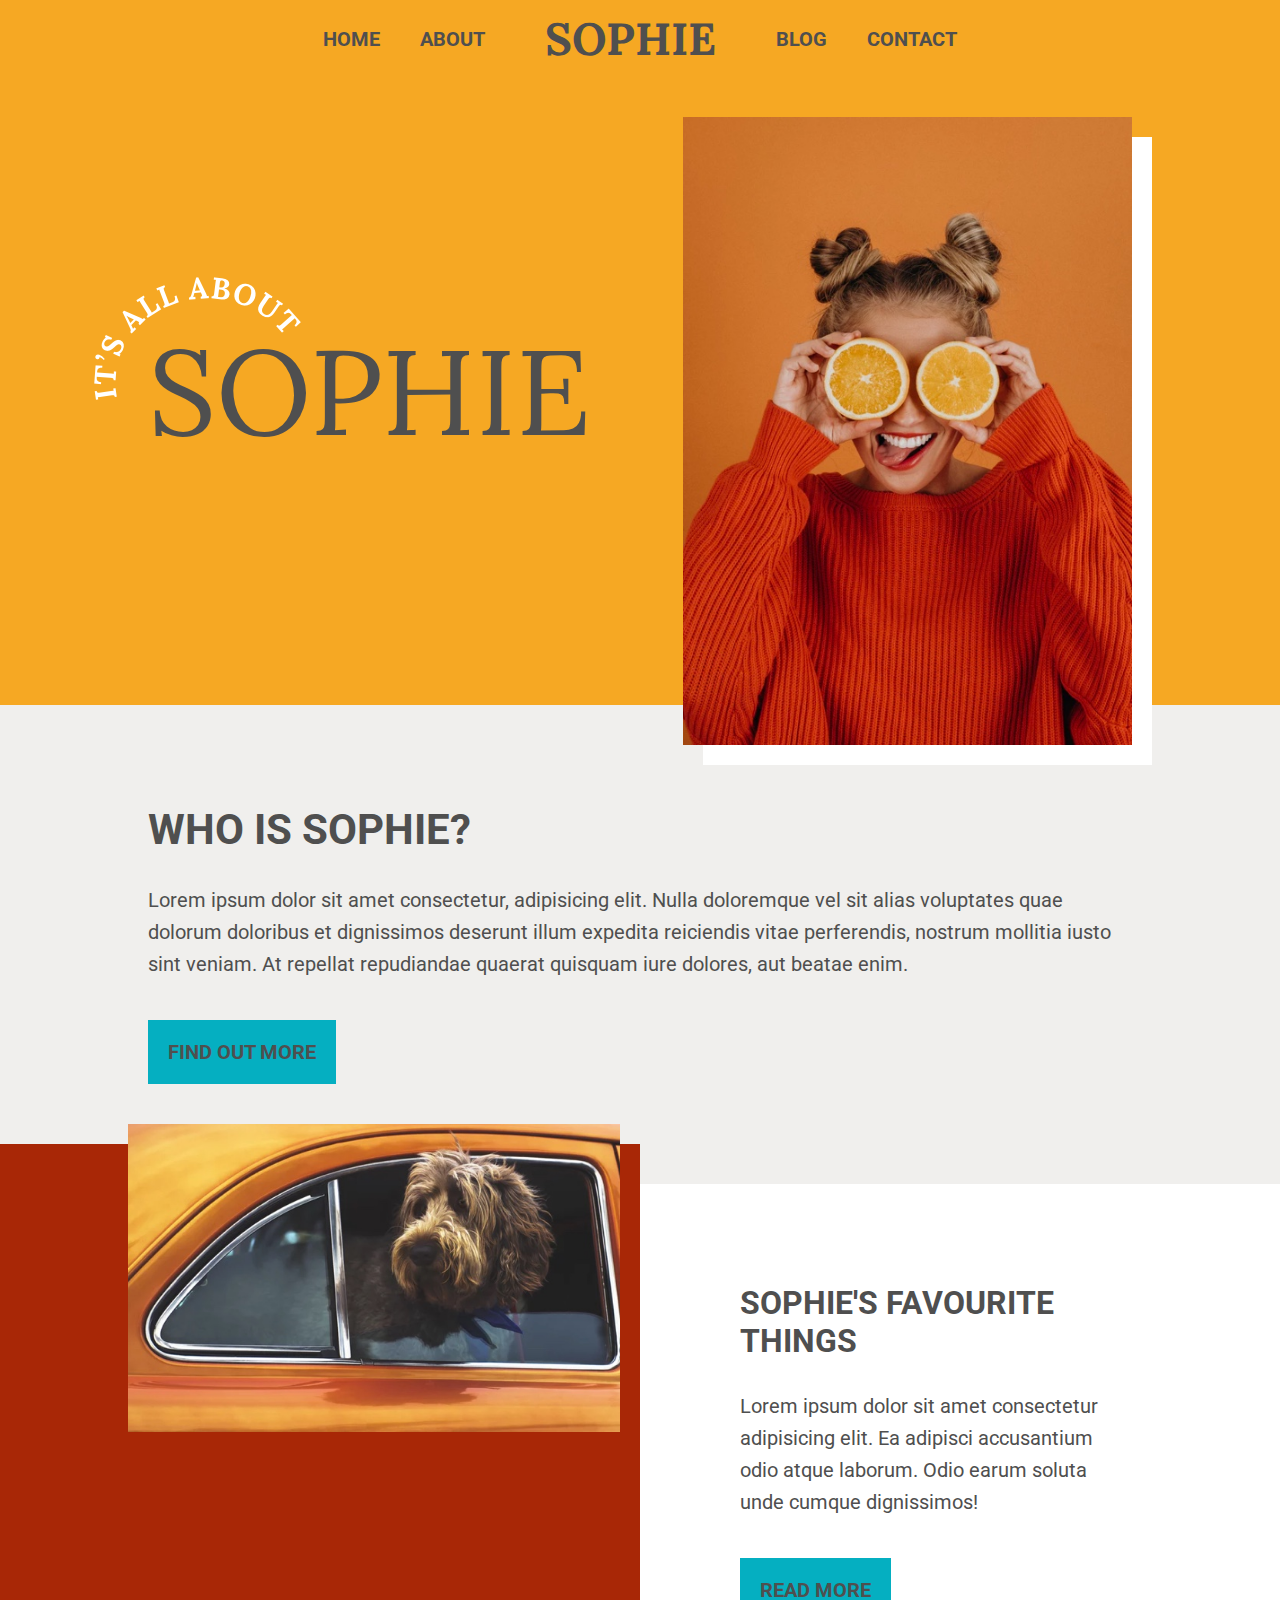
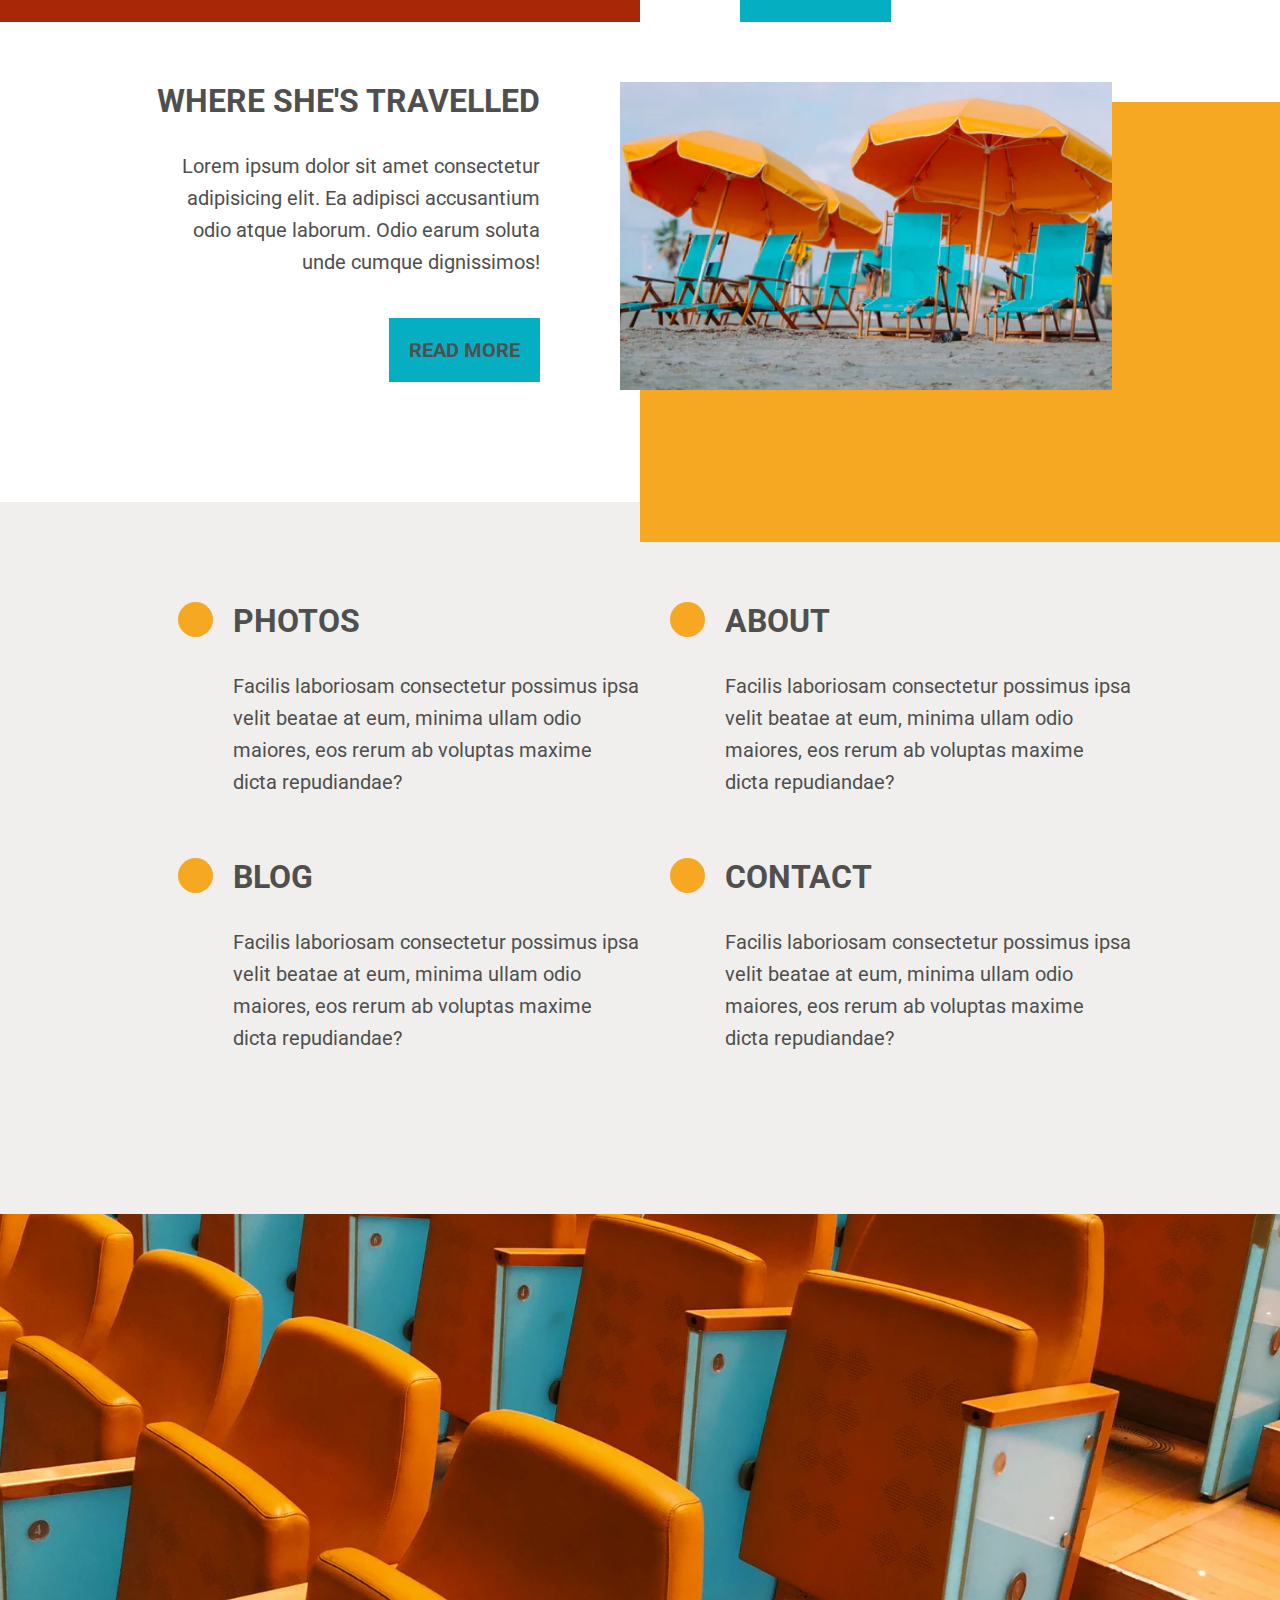
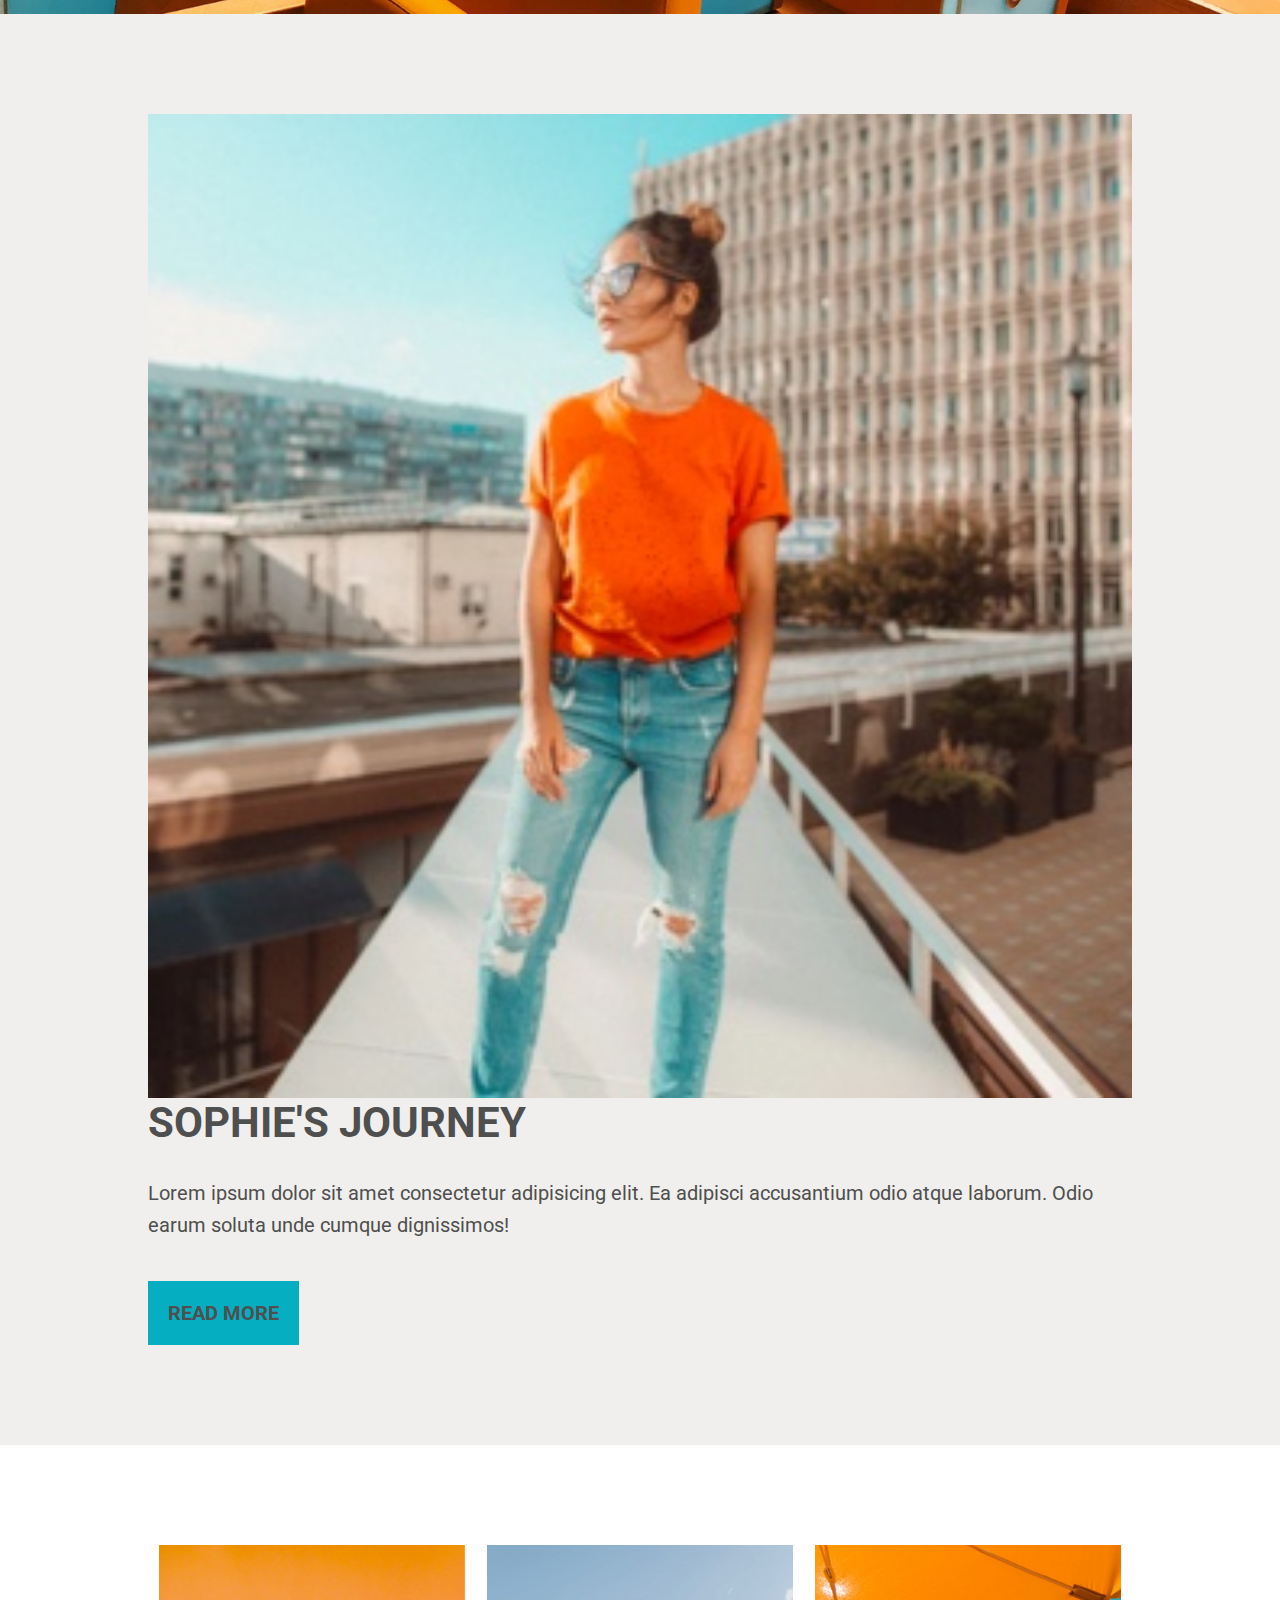
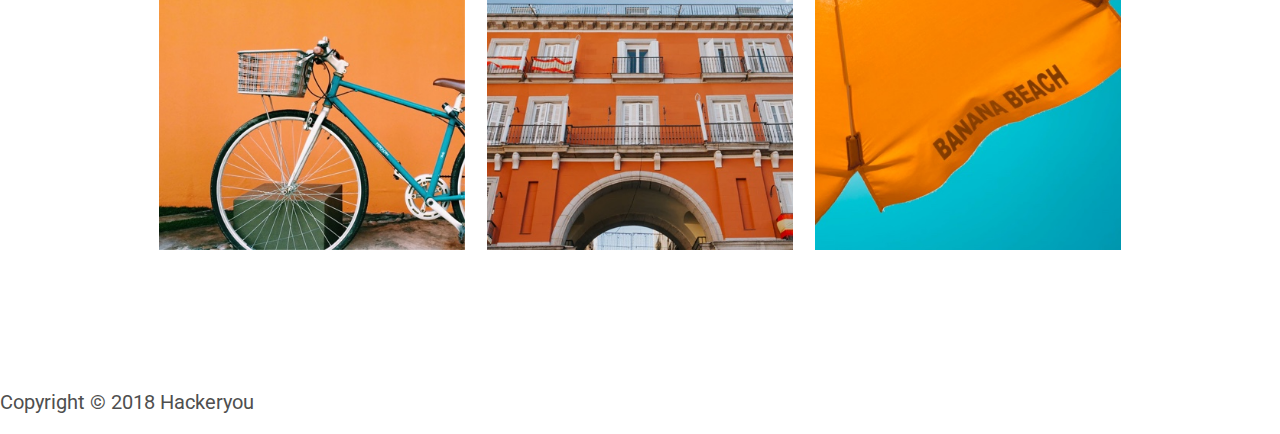
==== index.html @ 63a45b73 "header dont for today" ====
<!DOCTYPE html>
<html lang="en">
<head>
    <meta charset="UTF-8">
    <meta name="viewport" content="width=device-width, initial-scale=1.0">
    <meta http-equiv="X-UA-Compatible" content="ie=edge">
    <title>It's All About Sophie</title>
    <link href="https://fonts.googleapis.com/css?family=Lora:700|Roboto:400,700" rel="stylesheet">
    <link rel="stylesheet" href="https://use.fontawesome.com/releases/v5.5.0/css/all.css" integrity="sha384-B4dIYHKNBt8Bc12p+WXckhzcICo0wtJAoU8YZTY5qE0Id1GSseTk6S+L3BlXeVIU"
        crossorigin="anonymous">
    <link rel="stylesheet" href="styles/style.css">
</head>
<body>
    <!-- Header and Top Nav -->

    <header>
        <nav class="header-nav">
            <ul class="header-nav__list">
                <li class="header-nav__item "><a class="header-nav__item-link" href="#">Home</a></li>
                <li class="header-nav__item "><a class="header-nav__item-link" href="#">About</a></li>
                <li class="header-nav__item header-nav__item--logo"><a class="header-nav__item-link" href="#"><h2 class="logo">Sophie</h2></a></li>
                <li class="header-nav__item "><a class="header-nav__item-link" href="#">Blog</a></li>
                <li class="header-nav__item "><a class="header-nav__item-link" href="#">Contact</a></li>
            </ul>
        </nav>
        <section class="hero--index">
            <div class="wrapper hero--index-flex-wrapper">
                <div class="hero__element--primary">
                    <!-- add before element -->
                    <h1 class="title title--index">Sophie</h1>
                </div>
                <div class="hero__element--image">
                    <img src="assets/home-image-1.jpg" alt="A picture of Sophie in a red sweater holding two oranges in front of her face!!">
                </div>
            </div>
        </section>
    </header>
    <main>
        <section>
            <div class="section-blurb section-blurb--grey">
                <div class="wrapper">
                    <div class="section-blurb__contents">
                        <h2 class="section-blurb__heading section-blurb__heading--large">Who is Sophie?</h2>
                        <p class="paragraph">Lorem ipsum dolor sit amet consectetur, adipisicing elit. Nulla doloremque vel sit alias voluptates quae dolorum doloribus et dignissimos deserunt illum expedita reiciendis vitae perferendis, nostrum mollitia iusto sint veniam. At repellat repudiandae quaerat quisquam iure dolores, aut beatae enim.</p>
                        <a href="#" class="btn">Find out more</a>
                    </div>
                </div>
            </div>
            <div class="blog-preview">
                <!-- <div class="wrapper"> -->
                <div class="blog-preview--first">                    
                <!-- use a linear gradient here background: linear-gradient(to right, red 50%, rgba(0, 0, 0, 0) 50%); -->
                    <div class="wrapper">
                        <div class="blog-preview__graphic">
                            <figure>
                                <img src="assets/home-image-2.jpg" alt="An adorable dog with it's head poking out of an orange car">
                            </figure>
                        </div>
                        <div class="blog-preview__contents">
                            <div class="section-blurb">
                                <div class="section-blurb__contents">
                                    <h3 class="section-blurb__heading section-blurb__heading--small">Sophie's favourite things</h3>
                                    <p class="paragraph">Lorem ipsum dolor sit amet consectetur adipisicing elit. Ea adipisci accusantium odio atque laborum. Odio earum
                                        soluta unde cumque dignissimos!</p>
                                    <a href="#" class="btn">Read More</a>
                                </div>
                            </div>
                        </div>                                                             
                    </div>
                </div>
                <div class="blog-preview--second">
                    <div class="wrapper">
                        <div class="blog-preview__graphic">
                            <figure>
                                <img src="assets/home-image-3.jpg" alt="An adorable dog with it's head poking out of an orange car">
                            </figure>
                        </div>
                        <div class="blog-preview__contents">
                            <div class="section-blurb">
                                <div class="section-blurb__contents">
                                    <h3 class="section-blurb__heading section-blurb__heading--small">Where she's travelled</h3>
                                    <p class="paragraph">Lorem ipsum dolor sit amet consectetur adipisicing elit. Ea adipisci
                                        accusantium odio atque laborum. Odio earum
                                        soluta unde cumque dignissimos!</p>
                                    <a href="#" class="btn">Read More</a>
                                </div>
                            </div>
                        </div>
                    </div>
                </div>
                <!-- </div> -->
            </div>
        </section>
        <section class="site-map-nav">
            <div class="wrapper">
                <nav>
                    <ul class="site-map-nav__list">
                        <li class="site-map-nav__item">
                            <a href="">
                                <div class="site-map-nav__icon-and-blurb">
                                    <div class="site-map-nav__icon">
                                        <div class="icon"><i class="fas fa-image"></i></div>
                                    </div>
                                    <div class="section-blurb">
                                        <h3 class="section-blurb__heading section-blurb__heading--small">Photos</h3>
                                        <p class="paragraph">Facilis laboriosam consectetur possimus ipsa velit beatae at eum, minima ullam odio
                                            maiores, eos rerum ab voluptas maxime dicta repudiandae?</p>
                                    </div>
                                </div>
                            </a>
                        </li>
                        <li class="site-map-nav__item">
                            <a href="">
                               <div class="site-map-nav__icon-and-blurb">
                                    <div class="site-map-nav__icon">
                                        <div class="icon"><i class="fas fa-user"></i></div>
                                    </div>
                                    <div class="section-blurb">
                                        <h3 class="section-blurb__heading section-blurb__heading--small">About</h3>
                                        <p class="paragraph">Facilis laboriosam consectetur possimus ipsa velit beatae at eum, minima ullam odio maiores, eos rerum ab voluptas maxime dicta repudiandae?</p>
                                    </div>
                                </div>
                            </a>
                        </li>
                        <li class="site-map-nav__item">
                            <a href="">
                                <div class="site-map-nav__icon-and-blurb">
                                    <div class="site-map-nav__icon">
                                        <div class="icon"><i class="fas fa-desktop"></i></div>                                                                                
                                    </div>
                                    <div class="section-blurb">
                                        <h3 class="section-blurb__heading section-blurb__heading--small">Blog</h3>
                                        <p class="paragraph">Facilis laboriosam consectetur possimus ipsa velit beatae at eum, minima ullam odio maiores, eos rerum ab voluptas maxime dicta repudiandae?</p>
                                    </div>
                                </div>
                            </a>
                        </li>
                        <li class="site-map-nav__item">
                            <a href="">
                                <div class="site-map-nav__icon-and-blurb">
                                    <div class="site-map-nav__icon">
                                        <div class="icon"><i class="fas fa-phone"></i></div>
                                    </div>
                                    <div class="section-blurb">
                                        <h3 class="section-blurb__heading section-blurb__heading--small">Contact</h3>
                                        <p class="paragraph">Facilis laboriosam consectetur possimus ipsa velit beatae at eum, minima ullam odio
                                            maiores, eos rerum ab voluptas maxime dicta repudiandae?</p>
                                    </div>
                                </div>
                            </a>
                        </li>
                    </ul>
                </nav>
            </div>
        </section>
        <div class="page-break">
            <img src="assets/home-image-4.jpg" alt="Page break image, orange and green bleachers!">
        </div>
        </div>
        <section class="section-blurb section-blurb--grey">
            <div class="wrapper">
                <div>
                    <img src="assets/home-image-5.jpg" alt="">
                </div>
                <div>
                    <h2 class="section-blurb__heading section-blurb__heading--large">Sophie's Journey</h2>
                    <p class="paragraph">Lorem ipsum dolor sit amet consectetur adipisicing elit. Ea adipisci accusantium odio atque laborum. Odio earum
                        soluta unde cumque dignissimos!</p>
                    <a href="#" class="btn">Read More</a>
                </div>
            </div>
        </section>
        <section class="gallery">
            <div class="wrapper">
                <ul class="gallery__list">
                    <li class="gallery__item">
                        <figure><img src="assets/home-image-6.jpg" alt=""></figure>
                    </li>
                    <li class="gallery__item">
                        <figure><img src="assets/home-image-7.jpg" alt=""></figure>
                    </li>
                    <li class="gallery__item">
                        <figure><img src="assets/home-image-8.jpg" alt=""></figure>
                    </li>
                </ul>
            </div>
        </section>  
    </main>
    <footer class="legal">
        <p>Copyright &copy; 2018 Hackeryou</p>
    </footer>  
</body>
</html>
---- styles/style.css ----
article, aside, details, figcaption, figure, footer, header, hgroup, nav, section, summary {
  display: block; }

audio, canvas, video {
  display: inline-block; }

audio:not([controls]) {
  display: none;
  height: 0; }

[hidden] {
  display: none; }

html {
  font-family: sans-serif;
  -webkit-text-size-adjust: 100%;
  -ms-text-size-adjust: 100%; }

a:focus {
  outline: thin dotted; }

a:active, a:hover {
  outline: 0; }

h1 {
  font-size: 2em; }

abbr[title] {
  border-bottom: 1px dotted; }

b, strong {
  font-weight: 700; }

dfn {
  font-style: italic; }

mark {
  background: #ff0;
  color: #000; }

code, kbd, pre, samp {
  font-family: monospace, serif;
  font-size: 1em; }

pre {
  white-space: pre-wrap;
  word-wrap: break-word; }

q {
  quotes: \201C \201D \2018 \2019; }

small {
  font-size: 80%; }

sub, sup {
  font-size: 75%;
  line-height: 0;
  position: relative;
  vertical-align: baseline; }

sup {
  top: -.5em; }

sub {
  bottom: -.25em; }

img {
  border: 0; }

svg:not(:root) {
  overflow: hidden; }

fieldset {
  border: 1px solid silver;
  margin: 0 2px;
  padding: .35em .625em .75em; }

button, input, select, textarea {
  font-family: inherit;
  font-size: 100%;
  margin: 0; }

button, input {
  line-height: normal; }

button, html input[type=button], input[type=reset], input[type=submit] {
  -webkit-appearance: button;
  cursor: pointer; }

button[disabled], input[disabled] {
  cursor: default; }

input[type=checkbox], input[type=radio] {
  -webkit-box-sizing: border-box;
  box-sizing: border-box;
  padding: 0; }

input[type=search] {
  -webkit-appearance: textfield;
  -moz-box-sizing: content-box;
  -webkit-box-sizing: content-box;
  box-sizing: content-box; }

input[type=search]::-webkit-search-cancel-button, input[type=search]::-webkit-search-decoration {
  -webkit-appearance: none; }

textarea {
  overflow: auto;
  vertical-align: top; }

table {
  border-collapse: collapse;
  border-spacing: 0; }

body, figure {
  margin: 0; }

legend, button::-moz-focus-inner, input::-moz-focus-inner {
  border: 0;
  padding: 0; }

.clearfix:after {
  visibility: hidden;
  display: block;
  font-size: 0;
  content: '';
  clear: both;
  height: 0; }

* {
  -moz-box-sizing: border-box;
  -webkit-box-sizing: border-box;
  box-sizing: border-box; }

html {
  font-size: 62.5%; }

body {
  font-family: 'Roboto', sans-serif;
  color: #4f4f4f;
  font-weight: 400;
  font-size: 2rem; }

.visuallyhidden:not(:focus):not(:active) {
  position: absolute;
  width: 1px;
  height: 1px;
  margin: -1px;
  border: 0;
  padding: 0;
  white-space: nowrap;
  -webkit-clip-path: inset(100%);
  clip-path: inset(100%);
  clip: rect(0 0 0 0);
  overflow: hidden; }

img {
  display: block;
  width: 100%; }

li,
ul {
  padding: 0;
  margin: 0; }

li {
  list-style: none; }

h1, h2, h3, h4 {
  margin: 0;
  padding: 0; }

a {
  color: inherit;
  text-decoration: inherit; }

.wrapper {
  max-width: 1280px;
  width: 80%;
  margin: 0 auto;
  padding: 0 20px; }

.paragraph {
  font-family: 'Roboto', sans-serif;
  color: #4f4f4f;
  font-weight: bold;
  text-decoration: none;
  font-size: 2rem;
  font-weight: 400;
  line-height: 32px;
  padding-bottom: 40px; }

.header-nav {
  background: #f6a823;
  font-family: 'Roboto', sans-serif;
  color: #4f4f4f;
  font-weight: bold;
  text-decoration: none;
  font-size: 2rem; }
  .header-nav__list {
    display: -webkit-box;
    display: -ms-flexbox;
    display: flex;
    -webkit-box-pack: center;
    -ms-flex-pack: center;
    justify-content: center;
    -webkit-box-align: center;
    -ms-flex-align: center;
    align-items: center;
    text-transform: uppercase; }
  .header-nav__item {
    display: -webkit-box;
    display: -ms-flexbox;
    display: flex;
    list-style: none;
    margin: none; }
    .header-nav__item--logo {
      padding: 0 20px;
      list-style: none;
      font-family: 'Lora', serif;
      color: #4f4f4f;
      font-weight: 400;
      text-decoration: none;
      font-size: 3rem; }
  .header-nav__item-link {
    padding: 10px 20px; }

.hero--index {
  background-color: #f6a823;
  display: -webkit-box;
  display: -ms-flexbox;
  display: flex;
  -webkit-box-align: center;
  -ms-flex-align: center;
  align-items: center; }

.hero--blog, .hero--contact {
  background-image: url(../assets/blog-image-1.jpg);
  background-size: cover;
  background-position: center;
  background-repeat: no-repeat;
  height: 50vh;
  display: -webkit-box;
  display: -ms-flexbox;
  display: flex;
  -webkit-box-align: end;
  -ms-flex-align: end;
  align-items: flex-end; }

.hero--contact {
  background-image: url(../assets/contact-image-1.jpg); }

.hero--index-flex-wrapper {
  display: -webkit-box;
  display: -ms-flexbox;
  display: flex;
  -webkit-box-pack: justify;
  -ms-flex-pack: justify;
  justify-content: space-between;
  -webkit-box-align: center;
  -ms-flex-align: center;
  align-items: center; }

.hero__element--primary {
  display: -webkit-box;
  display: -ms-flexbox;
  display: flex;
  -webkit-box-align: center;
  -ms-flex-align: center;
  align-items: center;
  padding-right: 20px;
  position: relative; }
  .hero__element--primary::before {
    content: "";
    display: block;
    background-image: url(../assets/circle-text.png);
    background-repeat: no-repeat;
    width: 250px;
    height: 250px;
    position: absolute;
    top: -37px;
    left: -54px; }

.hero__element--secondary {
  position: relative;
  top: 30px; }

.hero__element--image {
  width: 45.6%;
  -webkit-box-shadow: 20px 20px #fff;
  box-shadow: 20px 20px #fff;
  position: relative;
  top: 40px; }

.title {
  text-transform: uppercase; }
  .title--index {
    font-family: 'Lora', serif;
    color: #4f4f4f;
    font-weight: 400;
    text-decoration: none;
    font-size: 12rem; }
  .title--blog, .title--contact {
    font-family: 'Lora', serif;
    color: #4f4f4f;
    font-weight: 400;
    text-decoration: none;
    font-size: 8rem;
    position: relative;
    top: 20px; }

.section-blurb {
  padding: 100px 0 120px 0; }
  .section-blurb wrapper {
    display: -webkit-box;
    display: -ms-flexbox;
    display: flex; }
  .section-blurb--grey {
    background-color: #f0efed; }
  .section-blurb__heading {
    text-transform: uppercase;
    padding: 0 0 10px 0; }
    .section-blurb__heading--large {
      font-family: 'Roboto', sans-serif;
      color: #4f4f4f;
      font-weight: bold;
      text-decoration: none;
      font-size: 4.2rem; }
    .section-blurb__heading--small {
      font-family: 'Roboto', sans-serif;
      color: #4f4f4f;
      font-weight: bold;
      text-decoration: none;
      font-size: 3.2rem; }

.btn {
  background: #05afc1;
  padding: 20px;
  text-transform: uppercase;
  font-weight: bold; }

.blog-preview--first {
  background: -webkit-gradient(linear, left top, right top, color-stop(50%, #a82706), color-stop(50%, rgba(0, 0, 0, 0)));
  background: -webkit-linear-gradient(left, #a82706 50%, rgba(0, 0, 0, 0) 50%);
  background: -o-linear-gradient(left, #a82706 50%, rgba(0, 0, 0, 0) 50%);
  background: linear-gradient(to right, #a82706 50%, rgba(0, 0, 0, 0) 50%);
  position: relative;
  top: -40px; }
  .blog-preview--first .section-blurb {
    padding: 70px 0 90px 100px; }
    .blog-preview--first .section-blurb__contents {
      position: relative;
      top: 70px; }
  .blog-preview--first .blog-preview__graphic {
    position: relative;
    top: -20px;
    right: 20px; }
  .blog-preview--first .blog-preview__content {
    position: relative;
    top: 70px; }

.blog-preview--second {
  background: -webkit-gradient(linear, left top, right top, color-stop(50%, rgba(0, 0, 0, 0)), color-stop(50%, #f6a823));
  background: -webkit-linear-gradient(left, rgba(0, 0, 0, 0) 50%, #f6a823 50%);
  background: -o-linear-gradient(left, rgba(0, 0, 0, 0) 50%, #f6a823 50%);
  background: linear-gradient(to right, rgba(0, 0, 0, 0) 50%, #f6a823 50%);
  position: relative;
  bottom: -40px; }
  .blog-preview--second .section-blurb {
    padding: 70px 100px 90px 0;
    text-align: right; }
    .blog-preview--second .section-blurb__contents {
      position: relative;
      bottom: 90px; }
  .blog-preview--second .wrapper {
    -webkit-box-orient: horizontal;
    -webkit-box-direction: reverse;
    -ms-flex-direction: row-reverse;
    flex-direction: row-reverse; }
  .blog-preview--second .blog-preview__graphic {
    position: relative;
    top: -20px;
    right: 20px; }

.blog-preview--first .wrapper,
.blog-preview--second .wrapper {
  display: -webkit-box;
  display: -ms-flexbox;
  display: flex; }

.blog-preview__contents {
  width: 50%; }

.blog-preview__graphic {
  width: 50%; }

.site-map-nav {
  background: #f0efed; }
  .site-map-nav__list {
    display: -webkit-box;
    display: -ms-flexbox;
    display: flex;
    -ms-flex-wrap: wrap;
    flex-wrap: wrap;
    padding: 100px 0; }
  .site-map-nav__item {
    -webkit-box-flex: 1;
    -ms-flex: 1 0 450px;
    flex: 1 0 450px;
    list-style: none;
    padding-left: 30px; }
  .site-map-nav__icon-and-blurb {
    display: -webkit-box;
    display: -ms-flexbox;
    display: flex; }
  .site-map-nav__icon {
    display: -webkit-box;
    display: -ms-flexbox;
    display: flex;
    padding-right: 20px; }
    .site-map-nav__icon .icon {
      background: #f6a823;
      border-radius: 50%;
      width: 35px;
      height: 35px;
      display: -webkit-box;
      display: -ms-flexbox;
      display: flex;
      -webkit-box-pack: center;
      -ms-flex-pack: center;
      justify-content: center;
      -webkit-box-align: center;
      -ms-flex-align: center;
      align-items: center; }
  .site-map-nav .section-blurb {
    padding: 0; }

.gallery__list {
  display: -webkit-box;
  display: -ms-flexbox;
  display: flex;
  -ms-flex-pack: distribute;
  justify-content: space-around;
  -ms-flex-wrap: wrap;
  flex-wrap: wrap;
  padding: 100px 0; }

.gallery__item {
  -webkit-box-flex: 1;
  -ms-flex-positive: 1;
  flex-grow: 1;
  max-width: 31%;
  min-width: 300px;
  padding-bottom: 20px; }
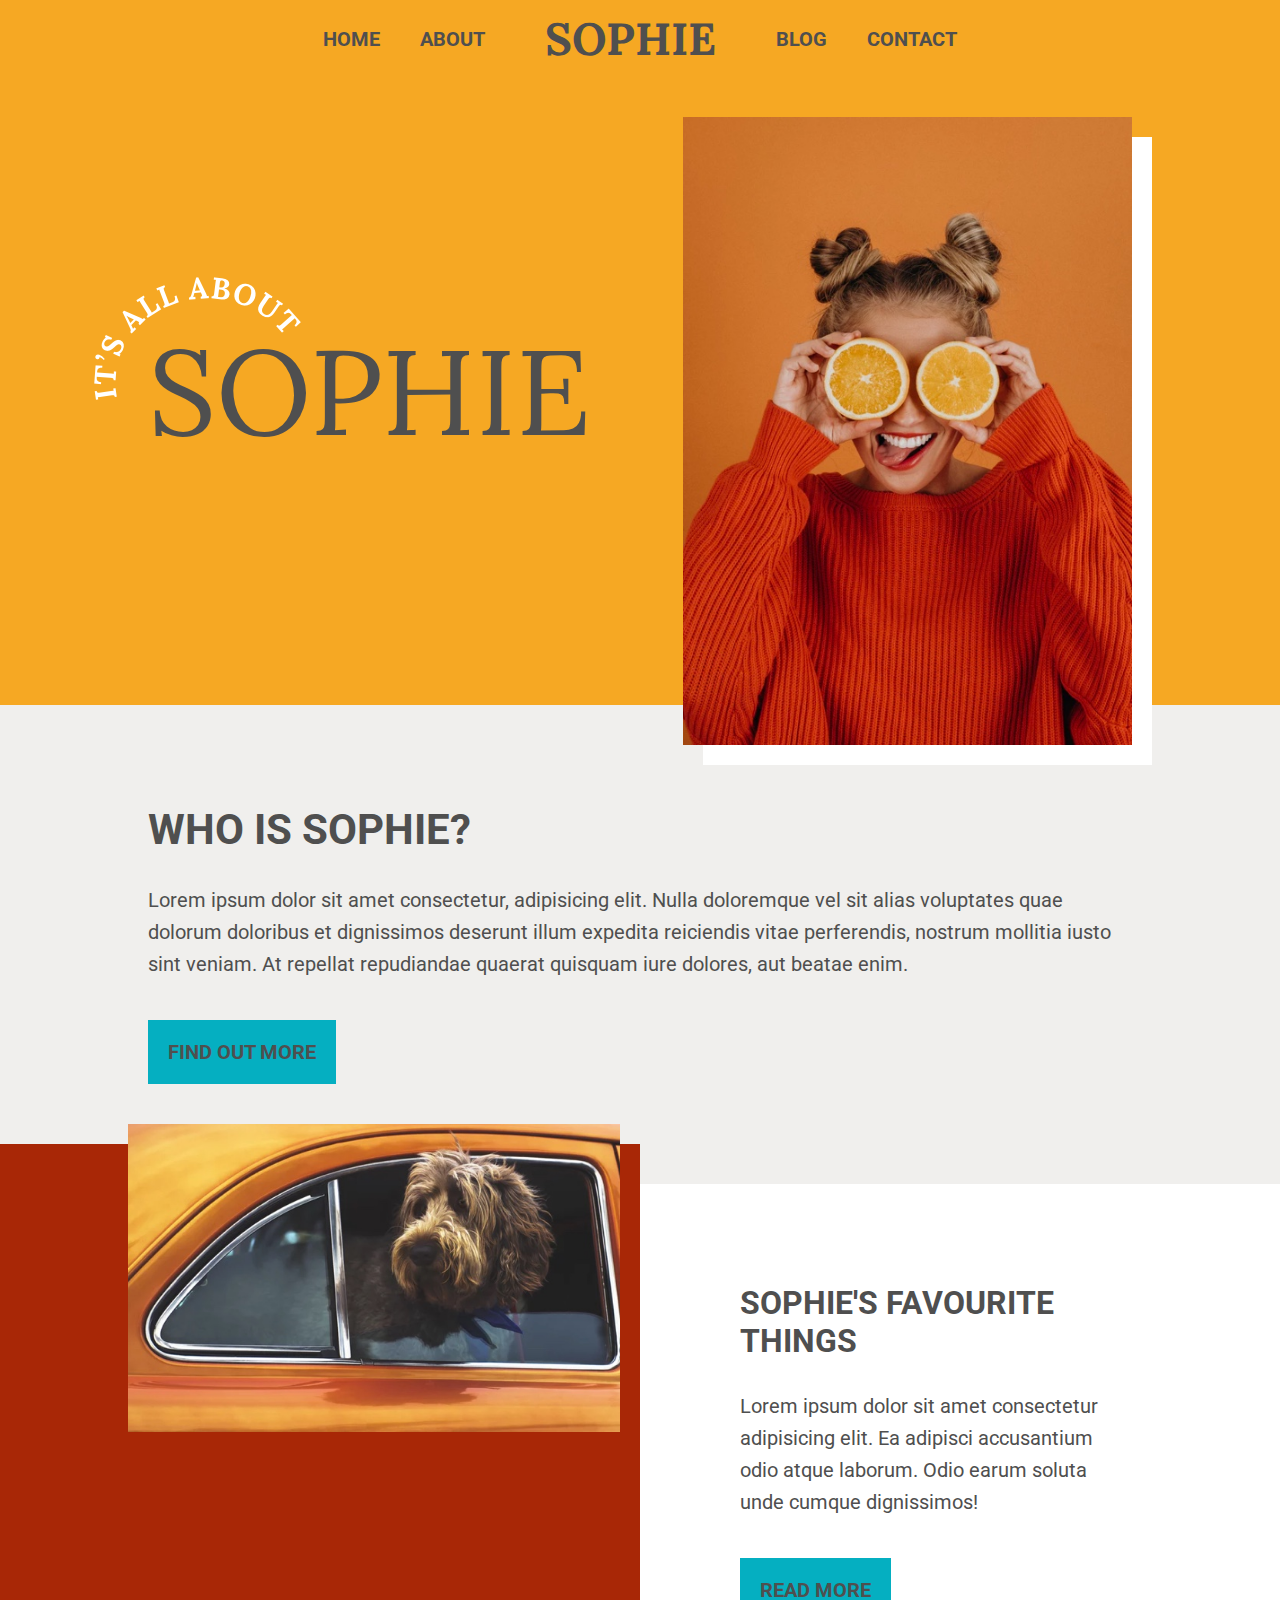
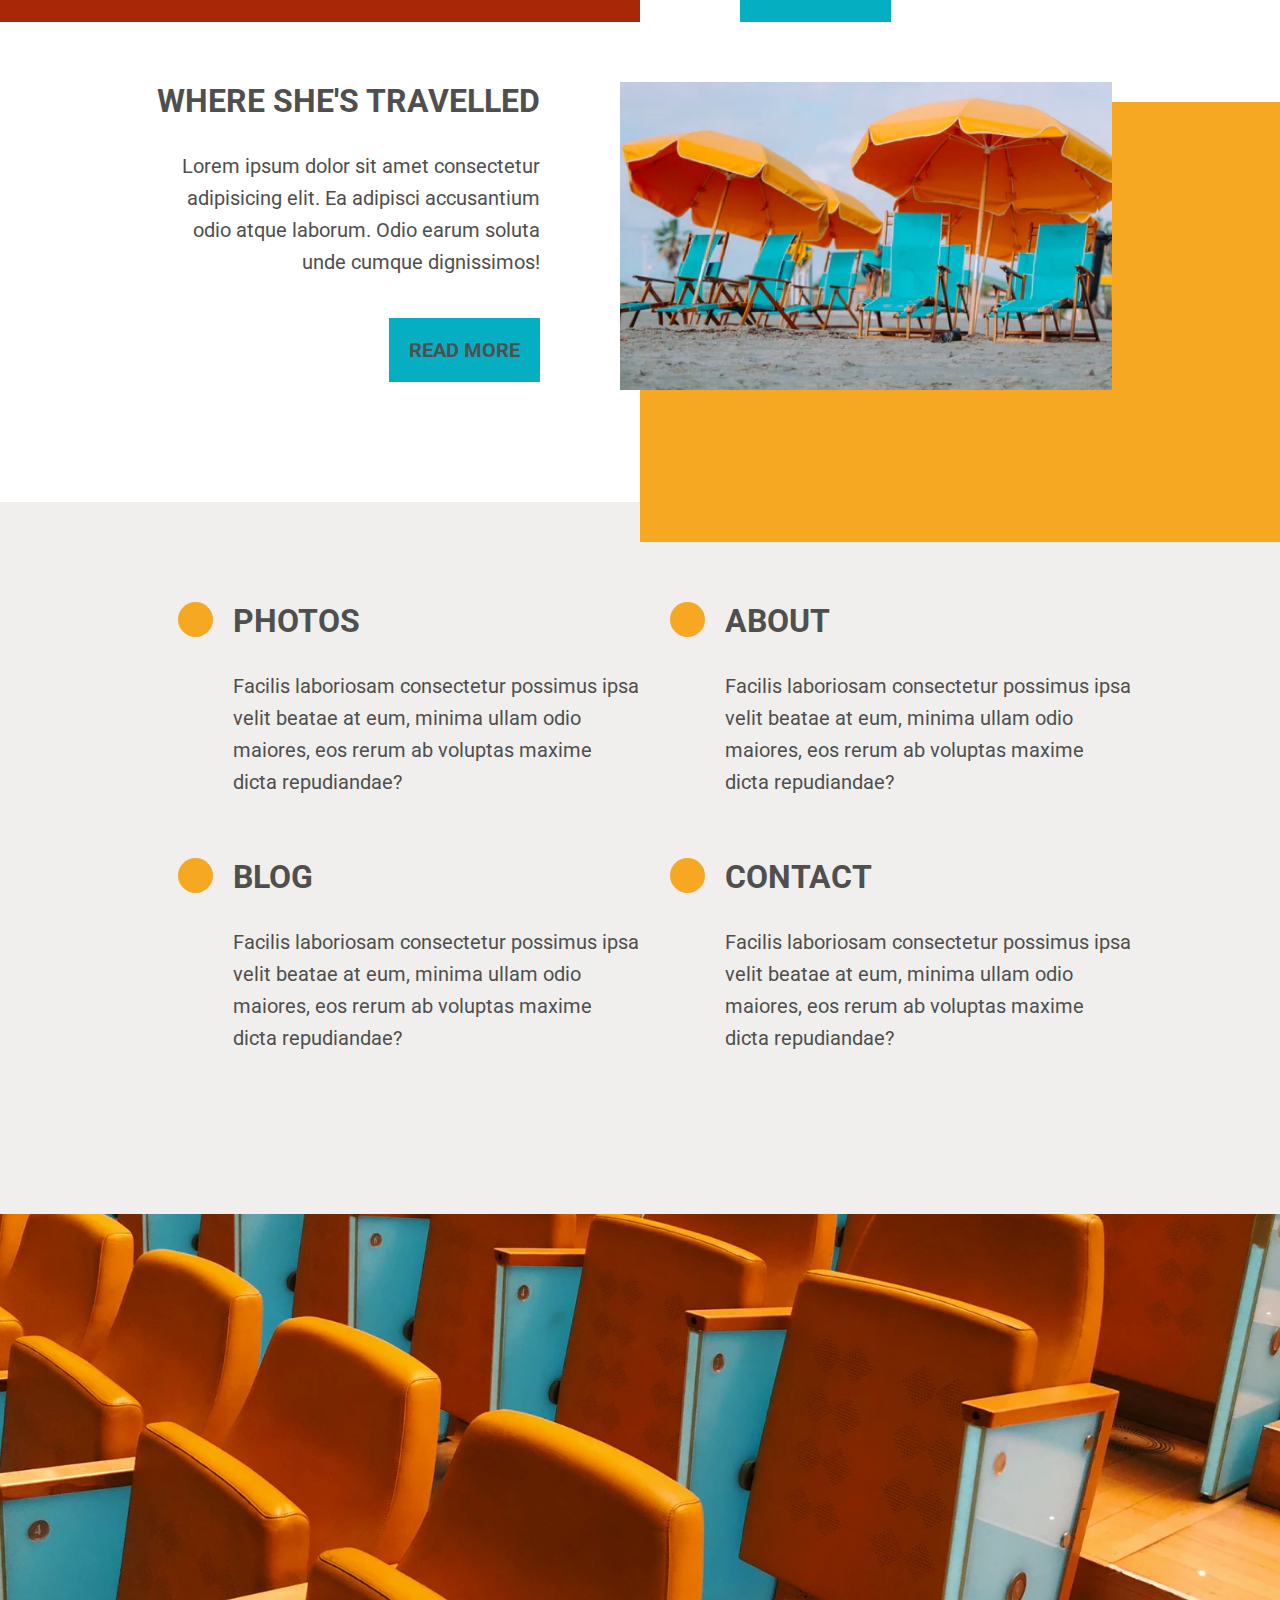
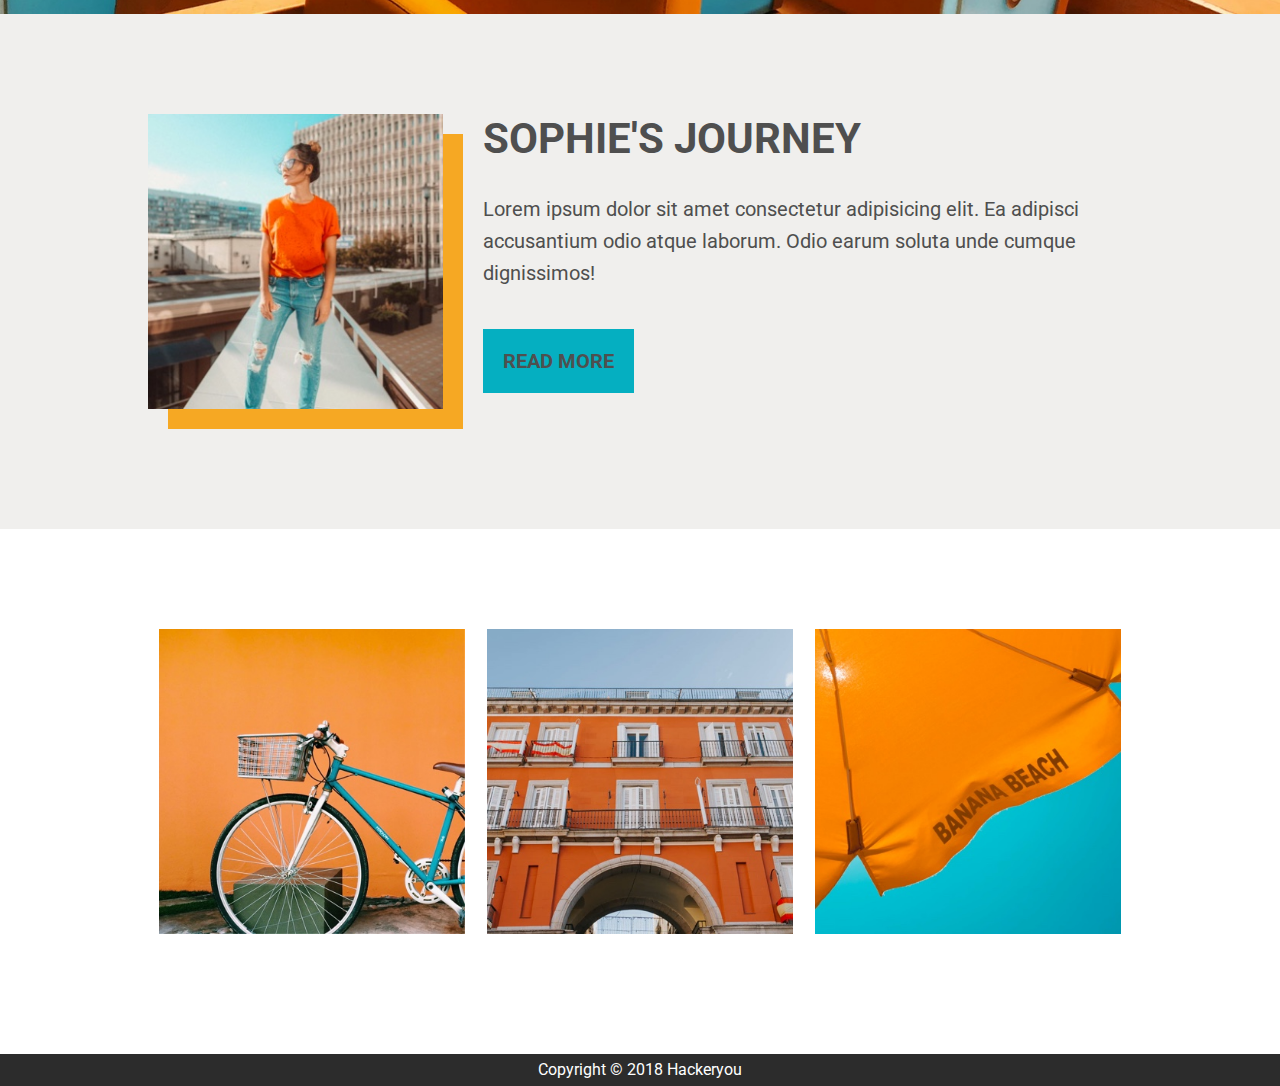
==== commit 021b662e: "finally done index section" ====
--- a/index.html
+++ b/index.html
@@ -126,7 +126,7 @@
                             <a href="">
                                 <div class="site-map-nav__icon-and-blurb">
                                     <div class="site-map-nav__icon">
-                                        <div class="icon"><i class="fas fa-desktop"></i></div>                                                                                
+                                        <div class="icon"><i class="fas fa-desktop"></i></div>                                              
                                     </div>
                                     <div class="section-blurb">
                                         <h3 class="section-blurb__heading section-blurb__heading--small">Blog</h3>
@@ -159,10 +159,10 @@
         </div>
         <section class="section-blurb section-blurb--grey">
             <div class="wrapper">
-                <div>
+                <div class="section-blurb__image">
                     <img src="assets/home-image-5.jpg" alt="">
                 </div>
-                <div>
+                <div class="section-blurb__contents section-blurb__contents--beside-image">
                     <h2 class="section-blurb__heading section-blurb__heading--large">Sophie's Journey</h2>
                     <p class="paragraph">Lorem ipsum dolor sit amet consectetur adipisicing elit. Ea adipisci accusantium odio atque laborum. Odio earum
                         soluta unde cumque dignissimos!</p>
--- a/styles/style.css
+++ b/styles/style.css
@@ -189,6 +189,11 @@
   font-weight: 400;
   line-height: 32px;
   padding-bottom: 40px; }
+
+.tile {
+  padding: 20px;
+  background: #fff;
+  margin-bottom: 20px; }
 
 .header-nav {
   background: #f6a823;
@@ -311,22 +316,30 @@
 
 .section-blurb {
   padding: 100px 0 120px 0; }
-  .section-blurb wrapper {
+  .section-blurb .wrapper {
     display: -webkit-box;
     display: -ms-flexbox;
     display: flex; }
+  .section-blurb__image {
+    width: 30%;
+    height: 100%;
+    margin-right: 40px;
+    -webkit-box-shadow: 20px 20px #f6a823;
+    box-shadow: 20px 20px #f6a823; }
+  .section-blurb__contents--beside-image {
+    width: 65%; }
   .section-blurb--grey {
     background-color: #f0efed; }
-  .section-blurb__heading {
+  .section-blurb__heading, .tile__heading {
     text-transform: uppercase;
     padding: 0 0 10px 0; }
-    .section-blurb__heading--large {
+    .section-blurb__heading--large, .tile__heading--large {
       font-family: 'Roboto', sans-serif;
       color: #4f4f4f;
       font-weight: bold;
       text-decoration: none;
       font-size: 4.2rem; }
-    .section-blurb__heading--small {
+    .section-blurb__heading--small, .tile__heading--small {
       font-family: 'Roboto', sans-serif;
       color: #4f4f4f;
       font-weight: bold;
@@ -452,3 +465,31 @@
   max-width: 31%;
   min-width: 300px;
   padding-bottom: 20px; }
+
+.blog {
+  background: #f0efed; }
+  .blog .wrapper {
+    display: -webkit-box;
+    display: -ms-flexbox;
+    display: flex;
+    -webkit-box-pack: justify;
+    -ms-flex-pack: justify;
+    justify-content: space-between; }
+  .blog__aside {
+    width: 30%; }
+  .blog__main {
+    width: 68%; }
+
+.tile {
+  padding: 20px;
+  background: #fff;
+  margin-bottom: 20px; }
+
+.legal {
+  background: #2c2c2c;
+  text-align: center;
+  color: #fff;
+  font-size: 1.6rem;
+  line-height: 2; }
+  .legal p {
+    margin: 0; }
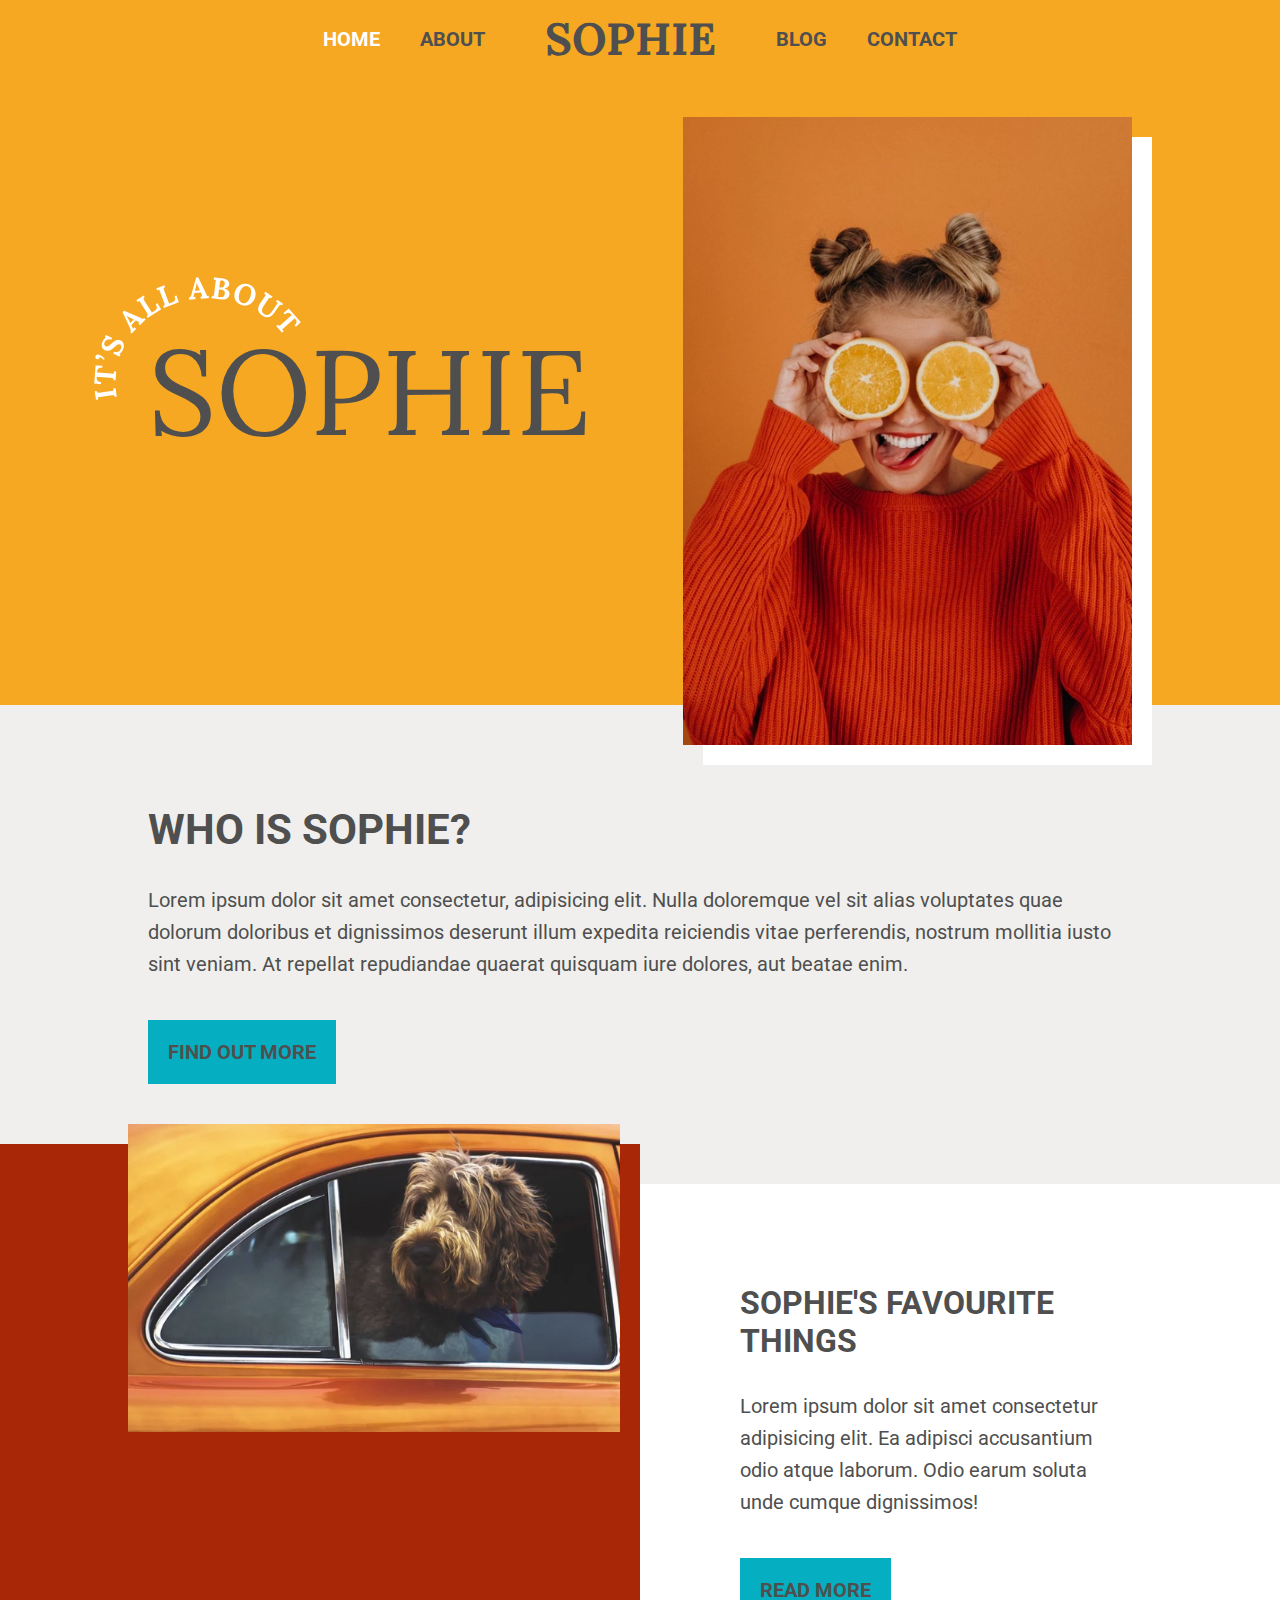
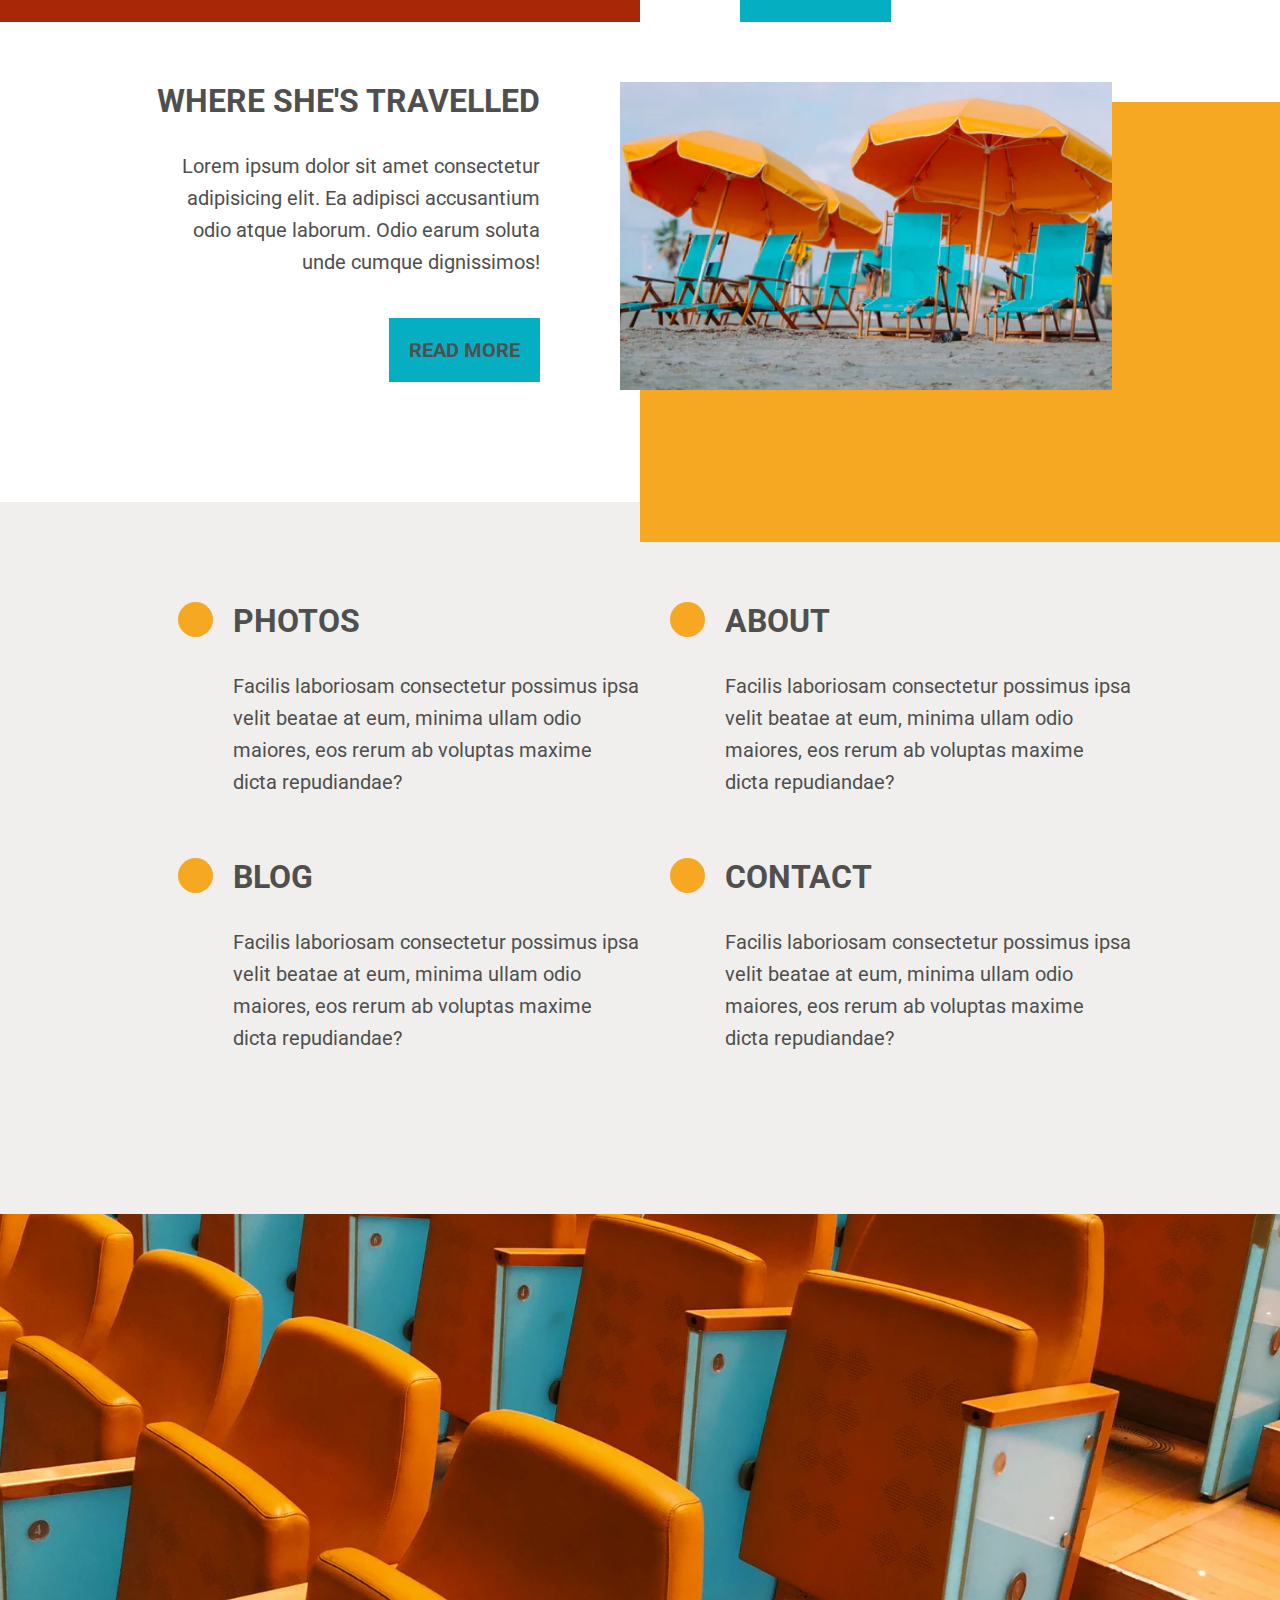
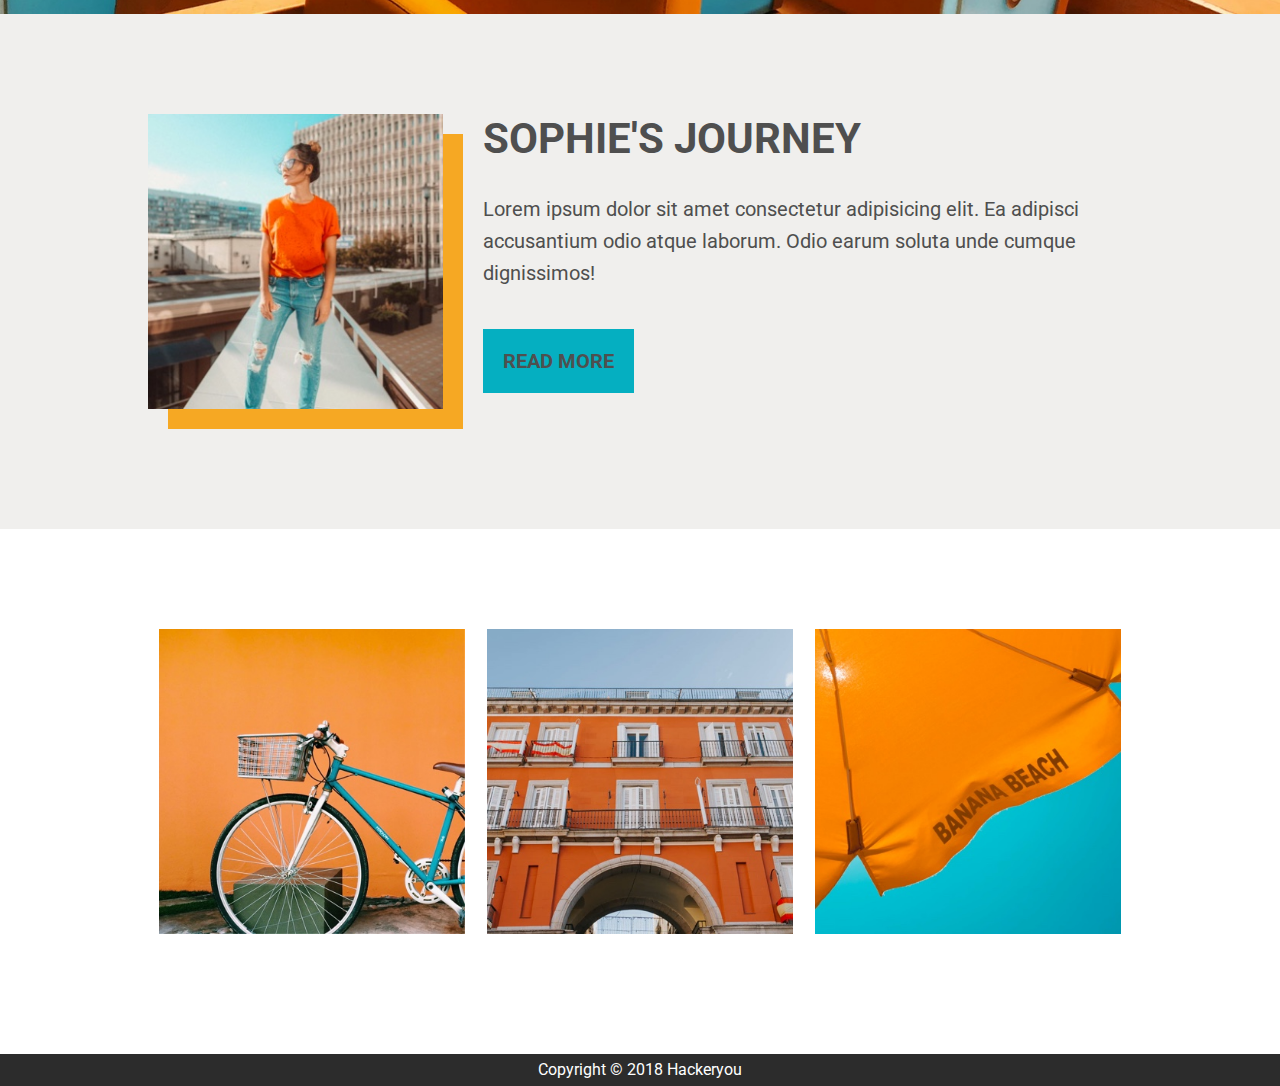
==== commit 3fe265e9: "blog done" ====
--- a/index.html
+++ b/index.html
@@ -16,11 +16,11 @@
     <header>
         <nav class="header-nav">
             <ul class="header-nav__list">
-                <li class="header-nav__item "><a class="header-nav__item-link" href="#">Home</a></li>
-                <li class="header-nav__item "><a class="header-nav__item-link" href="#">About</a></li>
+                <li class="header-nav__item header-nav__item--active"><a class="header-nav__item-link" href="#">Home</a></li>
+                <li class="header-nav__item"><a class="header-nav__item-link" href="#">About</a></li>
                 <li class="header-nav__item header-nav__item--logo"><a class="header-nav__item-link" href="#"><h2 class="logo">Sophie</h2></a></li>
-                <li class="header-nav__item "><a class="header-nav__item-link" href="#">Blog</a></li>
-                <li class="header-nav__item "><a class="header-nav__item-link" href="#">Contact</a></li>
+                <li class="header-nav__item"><a class="header-nav__item-link" href="#">Blog</a></li>
+                <li class="header-nav__item"><a class="header-nav__item-link" href="#">Contact</a></li>
             </ul>
         </nav>
         <section class="hero--index">
--- a/styles/style.css
+++ b/styles/style.css
@@ -227,6 +227,8 @@
       font-weight: 400;
       text-decoration: none;
       font-size: 3rem; }
+    .header-nav__item--active {
+      color: #fff; }
   .header-nav__item-link {
     padding: 10px 20px; }
 
@@ -467,23 +469,100 @@
   padding-bottom: 20px; }
 
 .blog {
-  background: #f0efed; }
+  background: #f0efed;
+  padding-top: 100px; }
   .blog .wrapper {
     display: -webkit-box;
     display: -ms-flexbox;
     display: flex;
+    -ms-flex-wrap: wrap;
+    flex-wrap: wrap;
     -webkit-box-pack: justify;
     -ms-flex-pack: justify;
     justify-content: space-between; }
   .blog__aside {
-    width: 30%; }
+    -webkit-box-flex: 1;
+    -ms-flex: 1 0 250px;
+    flex: 1 0 250px;
+    margin-right: 35px; }
   .blog__main {
-    width: 68%; }
+    -webkit-box-flex: 1;
+    -ms-flex: 1 0 480px;
+    flex: 1 0 480px; }
+
+@media (max-width: 1060px) {
+  .blog__aside {
+    margin-right: 0; } }
 
 .tile {
-  padding: 20px;
+  padding: 35px;
   background: #fff;
-  margin-bottom: 20px; }
+  margin-bottom: 30px; }
+  .tile--flex {
+    display: -webkit-box;
+    display: -ms-flexbox;
+    display: flex;
+    -ms-flex-wrap: wrap;
+    flex-wrap: wrap;
+    -webkit-box-orient: horizontal;
+    -webkit-box-direction: normal;
+    -ms-flex-direction: row;
+    flex-direction: row; }
+  .tile__image {
+    -webkit-box-flex: 2;
+    -ms-flex-positive: 2;
+    flex-grow: 2;
+    -ms-flex-preferred-size: 250px;
+    flex-basis: 250px;
+    margin-bottom: 35px; }
+  .tile__contents {
+    -webkit-box-flex: 3;
+    -ms-flex-positive: 3;
+    flex-grow: 3;
+    -ms-flex-preferred-size: 250px;
+    flex-basis: 250px; }
+  .tile__list-item--decorated {
+    padding-left: 30px;
+    position: relative; }
+    .tile__list-item--decorated::before {
+      content: "\2022";
+      color: #f6a823;
+      font-size: 3.5rem;
+      display: block;
+      width: 20px;
+      height: 20px;
+      position: absolute;
+      left: 0;
+      top: -3px; }
+  .tile__date-and-author {
+    font-style: italic; }
+    .tile__date-and-author .author-name, .tile__date-and-author--archive {
+      color: #285e64; }
+  .tile--author-image {
+    display: -webkit-box;
+    display: -ms-flexbox;
+    display: flex; }
+    .tile--author-image .author-image {
+      padding-right: 20px; }
+  .tile--border {
+    border-bottom: 5px solid #f6a823; }
+  .tile .paragraph {
+    padding-bottom: 0; }
+
+@media (max-width: 1065px) {
+  .tile__image {
+    margin-right: 35px;
+    margin-bottom: 0;
+    -ms-flex-preferred-size: 180px;
+    flex-basis: 180px; }
+  .tile__contents {
+    -ms-flex-preferred-size: 180px;
+    flex-basis: 180px; } }
+
+@media (max-width: 625px) {
+  .tile__image {
+    margin-right: 0;
+    margin-bottom: 35px; } }
 
 .legal {
   background: #2c2c2c;
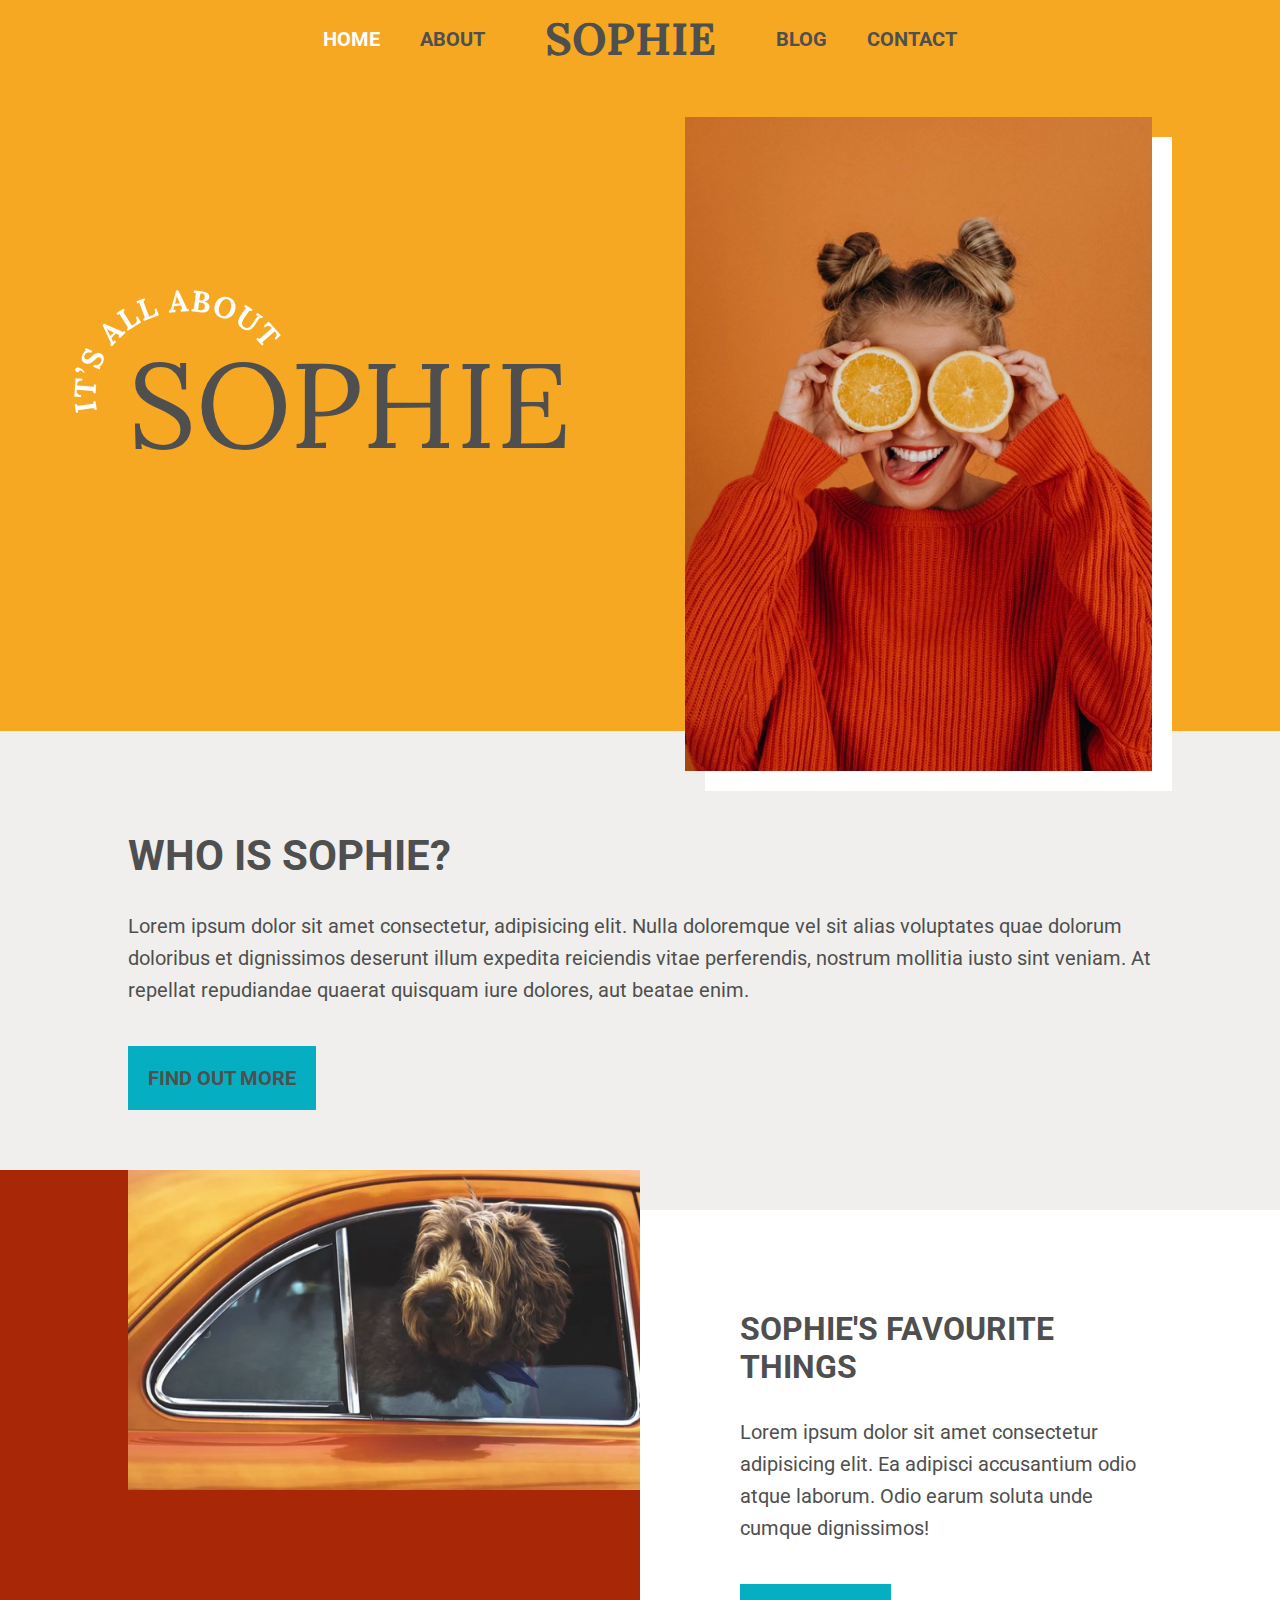
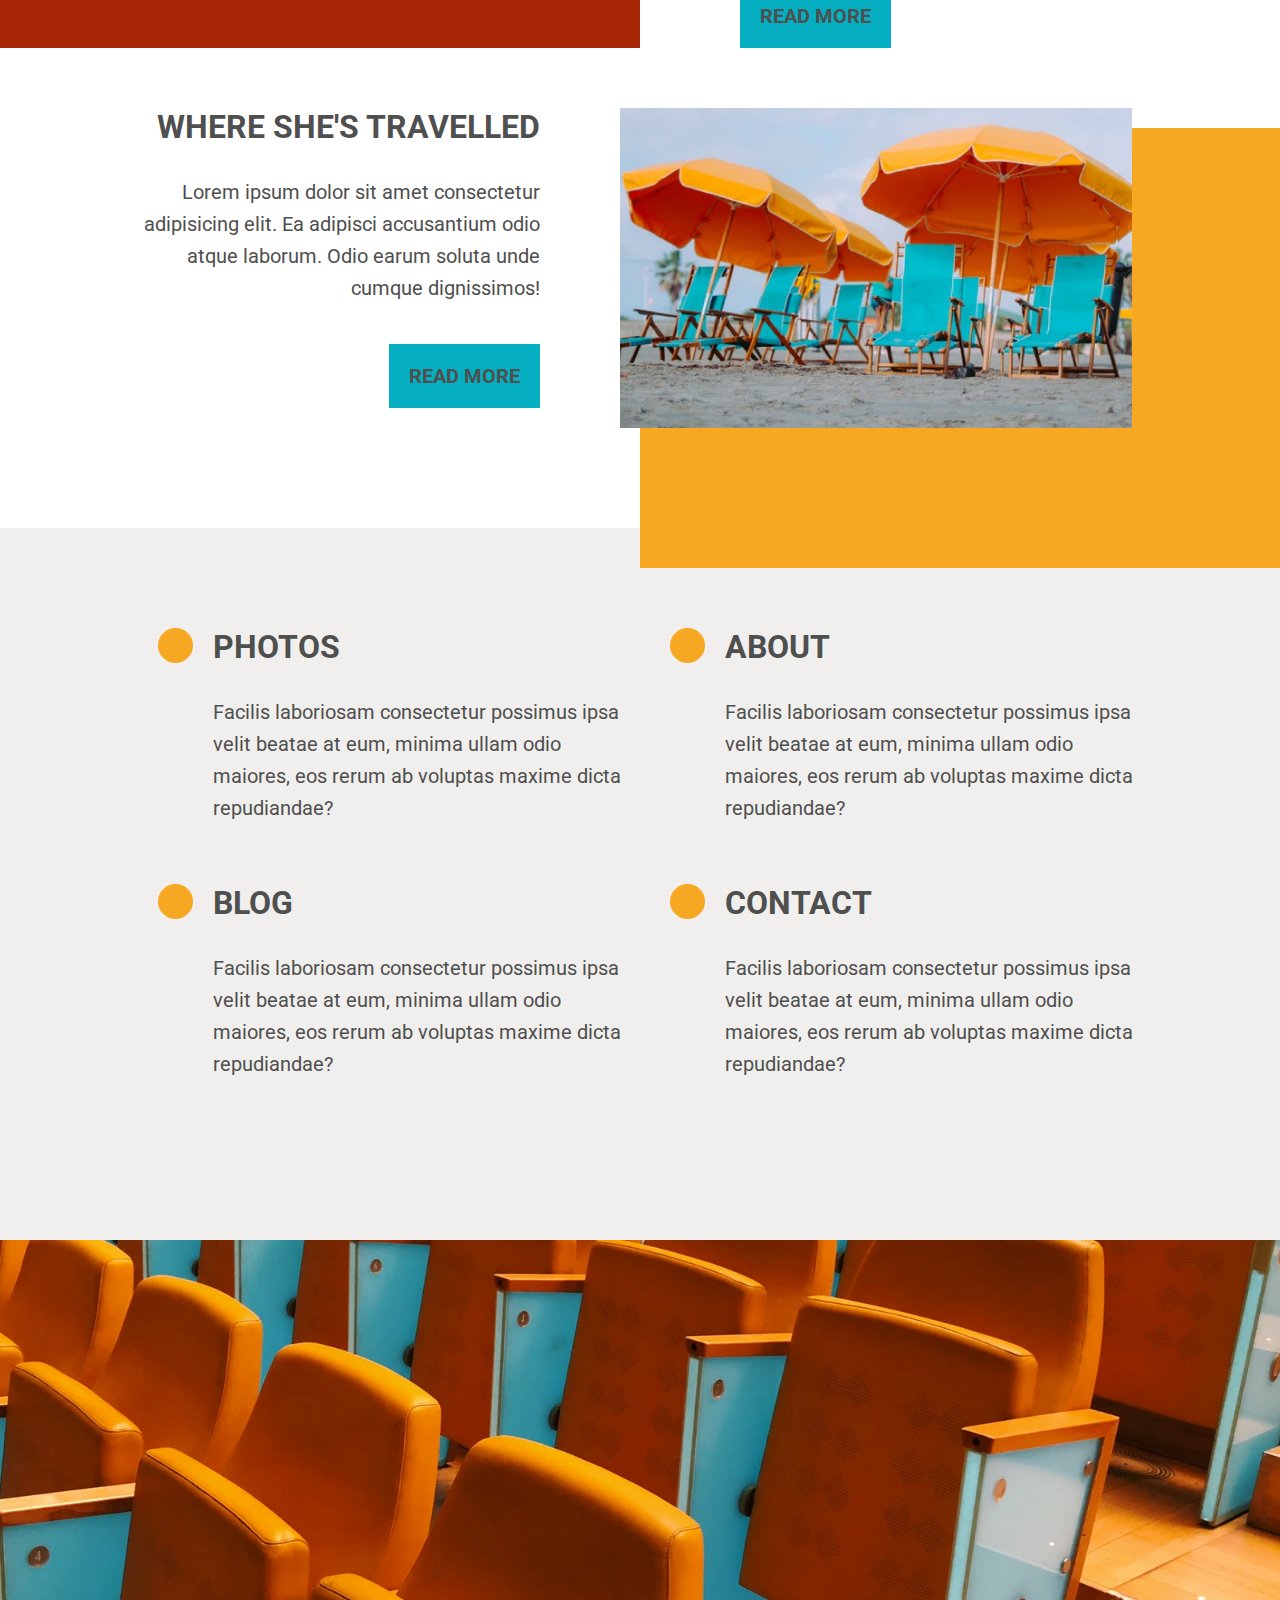
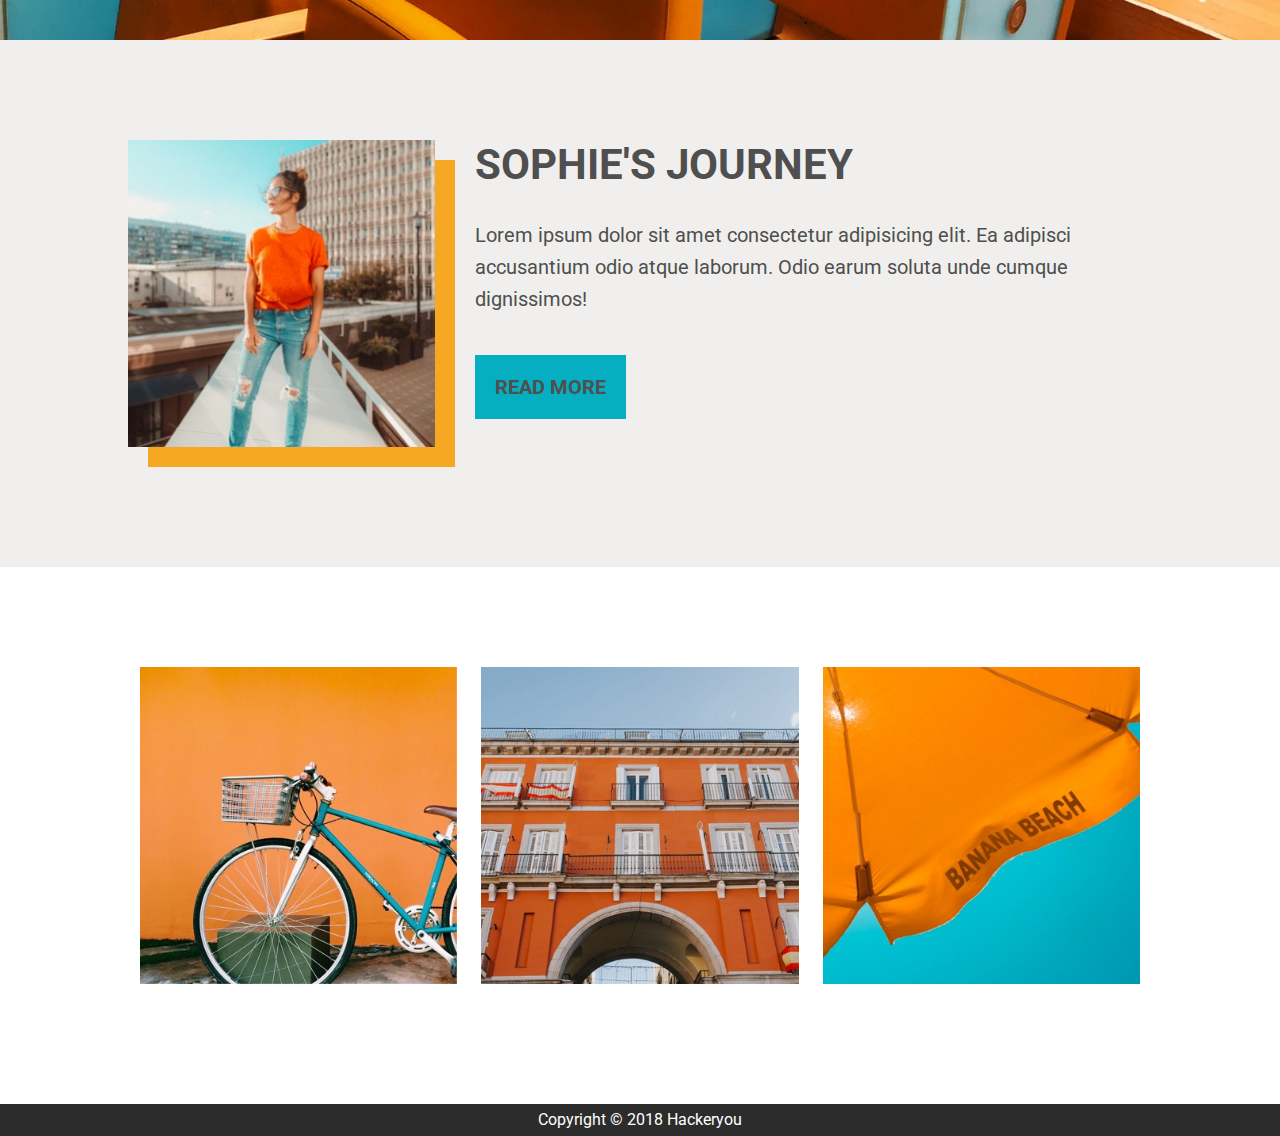
==== commit c0cd0b52: "blog preview media query complete" ====
--- a/index.html
+++ b/index.html
@@ -47,13 +47,12 @@
                 </div>
             </div>
             <div class="blog-preview">
-                <!-- <div class="wrapper"> -->
                 <div class="blog-preview--first">                    
                 <!-- use a linear gradient here background: linear-gradient(to right, red 50%, rgba(0, 0, 0, 0) 50%); -->
                     <div class="wrapper">
-                        <div class="blog-preview__graphic">
-                            <figure>
-                                <img src="assets/home-image-2.jpg" alt="An adorable dog with it's head poking out of an orange car">
+                        <div class="blog-preview__graphic blog-preview__graphic--dog">
+                            <figure class="blog-preview__graphic-image blog-preview__graphic-image--dog">
+                                <img class="dog"src="assets/home-image-2.jpg" alt="An adorable dog with it's head poking out of an orange car">
                             </figure>
                         </div>
                         <div class="blog-preview__contents">
@@ -70,9 +69,9 @@
                 </div>
                 <div class="blog-preview--second">
                     <div class="wrapper">
-                        <div class="blog-preview__graphic">
-                            <figure>
-                                <img src="assets/home-image-3.jpg" alt="An adorable dog with it's head poking out of an orange car">
+                        <div class="blog-preview__graphic blog-preview__graphic--umbrella">
+                            <figure class="blog-preview__graphic-image blog-preview__graphic-image--umbrella">
+                                <img class="umbrella" src="assets/home-image-3.jpg" alt="An adorable dog with it's head poking out of an orange car">
                             </figure>
                         </div>
                         <div class="blog-preview__contents">
@@ -88,7 +87,6 @@
                         </div>
                     </div>
                 </div>
-                <!-- </div> -->
             </div>
         </section>
         <section class="site-map-nav">
--- a/styles/style.css
+++ b/styles/style.css
@@ -177,8 +177,7 @@
 .wrapper {
   max-width: 1280px;
   width: 80%;
-  margin: 0 auto;
-  padding: 0 20px; }
+  margin: 0 auto; }
 
 .paragraph {
   font-family: 'Roboto', sans-serif;
@@ -190,10 +189,9 @@
   line-height: 32px;
   padding-bottom: 40px; }
 
-.tile {
-  padding: 20px;
-  background: #fff;
-  margin-bottom: 20px; }
+@media (max-width: 1000px) {
+  .wrapper {
+    width: 90%; } }
 
 .header-nav {
   background: #f6a823;
@@ -316,6 +314,14 @@
     position: relative;
     top: 20px; }
 
+@media (max-width: 1000px) {
+  .hero--index {
+    height: 50vh; }
+  .hero__element--image {
+    display: none; }
+  .hero__element--primary {
+    margin: auto; } }
+
 .section-blurb {
   padding: 100px 0 120px 0; }
   .section-blurb .wrapper {
@@ -332,16 +338,16 @@
     width: 65%; }
   .section-blurb--grey {
     background-color: #f0efed; }
-  .section-blurb__heading, .tile__heading {
+  .section-blurb__heading, .tile .social-nav__heading {
     text-transform: uppercase;
     padding: 0 0 10px 0; }
-    .section-blurb__heading--large, .tile__heading--large {
+    .section-blurb__heading--large, .tile .social-nav--large {
       font-family: 'Roboto', sans-serif;
       color: #4f4f4f;
       font-weight: bold;
       text-decoration: none;
       font-size: 4.2rem; }
-    .section-blurb__heading--small, .tile__heading--small {
+    .section-blurb__heading--small, .tile .social-nav--small {
       font-family: 'Roboto', sans-serif;
       color: #4f4f4f;
       font-weight: bold;
@@ -366,13 +372,12 @@
     .blog-preview--first .section-blurb__contents {
       position: relative;
       top: 70px; }
-  .blog-preview--first .blog-preview__graphic {
+  .blog-preview--first__graphic {
     position: relative;
     top: -20px;
     right: 20px; }
-  .blog-preview--first .blog-preview__content {
-    position: relative;
-    top: 70px; }
+  .blog-preview--first .blog-preview__contents {
+    position: relative; }
 
 .blog-preview--second {
   background: -webkit-gradient(linear, left top, right top, color-stop(50%, rgba(0, 0, 0, 0)), color-stop(50%, #f6a823));
@@ -409,6 +414,83 @@
 .blog-preview__graphic {
   width: 50%; }
 
+@media (max-width: 1100px) {
+  .blog-preview .wrapper {
+    -webkit-box-orient: vertical;
+    -webkit-box-direction: normal;
+    -ms-flex-direction: column;
+    flex-direction: column;
+    width: 100%; }
+  .blog-preview--first {
+    background: none;
+    position: static;
+    width: 100%; }
+  .blog-preview .section-blurb {
+    padding: 0; }
+    .blog-preview .section-blurb__contents {
+      position: static;
+      width: 100%; }
+  .blog-preview__graphic {
+    position: static;
+    width: 100%;
+    display: -webkit-box;
+    display: -ms-flexbox;
+    display: flex; }
+    .blog-preview__graphic--dog {
+      background-color: #a82706; }
+    .blog-preview__graphic--umbrella {
+      background-color: #f6a823; }
+    .blog-preview__graphic-image {
+      margin: auto;
+      width: 60%;
+      position: relative;
+      bottom: 30px; }
+  .blog-preview__contents {
+    position: static;
+    width: 100%;
+    text-align: center;
+    padding: 80px 0; }
+  .blog-preview--second {
+    background: none;
+    position: static; }
+    .blog-preview--second .wrapper {
+      -webkit-box-orient: vertical;
+      -webkit-box-direction: normal;
+      -ms-flex-direction: column;
+      flex-direction: column; }
+    .blog-preview--second .section-blurb {
+      padding: 0; }
+      .blog-preview--second .section-blurb__contents {
+        position: static;
+        text-align: center; }
+    .blog-preview--second .blog-preview__graphic {
+      position: static; } }
+
+@media (max-width: 700px) {
+  .blog-preview--first .wrapper,
+  .blog-preview--second .wrapper {
+    margin: 0;
+    padding: 0;
+    width: 100%; }
+  .blog-preview__contents {
+    padding: 50px 0; }
+  .blog-preview__graphic {
+    width: 100%; }
+    .blog-preview__graphic--dog, .blog-preview__graphic--umbrella {
+      background: none; }
+    .blog-preview__graphic-image {
+      width: 100%;
+      padding: 0;
+      position: static; }
+      .blog-preview__graphic-image--dog {
+        border-top: 10px solid #a82706; }
+      .blog-preview__graphic-image--umbrella {
+        border-top: 10px solid #f6a823; }
+      .blog-preview__graphic-image .dog,
+      .blog-preview__graphic-image .umbrella {
+        -webkit-box-shadow: none;
+        box-shadow: none; } }
+
 .site-map-nav {
   background: #f0efed; }
   .site-map-nav__list {
@@ -498,6 +580,17 @@
   padding: 35px;
   background: #fff;
   margin-bottom: 30px; }
+  .tile .social-nav__list {
+    display: -webkit-box;
+    display: -ms-flexbox;
+    display: flex;
+    margin-bottom: 20px; }
+  .tile .social-nav__list-item {
+    padding-right: 20px;
+    font-size: 3rem; }
+  .tile .social-nav__list-item-link {
+    padding-right: 20px;
+    color: #f6a823; }
   .tile--flex {
     display: -webkit-box;
     display: -ms-flexbox;
@@ -546,6 +639,8 @@
       padding-right: 20px; }
   .tile--border {
     border-bottom: 5px solid #f6a823; }
+  .tile--contacts {
+    margin-right: 35px; }
   .tile .paragraph {
     padding-bottom: 0; }
 
@@ -564,6 +659,45 @@
     margin-right: 0;
     margin-bottom: 35px; } }
 
+.form-styling {
+  border: 2px solid tomato;
+  -webkit-box-flex: 1;
+  -ms-flex-positive: 1;
+  flex-grow: 1; }
+  .form-styling__user {
+    display: -webkit-box;
+    display: -ms-flexbox;
+    display: flex;
+    -webkit-box-pack: justify;
+    -ms-flex-pack: justify;
+    justify-content: space-between;
+    -ms-flex-wrap: wrap;
+    flex-wrap: wrap; }
+  .form-styling__user-info {
+    display: block;
+    border: none;
+    margin-bottom: 10px;
+    line-height: 65px;
+    padding-left: 20px;
+    width: 49%; }
+  .form-styling__comments [name="comments"] {
+    width: 100%;
+    padding: 20px;
+    border: none;
+    resize: none;
+    margin-bottom: 10px; }
+  .form-styling .btn {
+    width: 100%;
+    border: none; }
+
+.contact {
+  background: #f0efed;
+  padding: 100px 0; }
+  .contact .wrapper {
+    display: -webkit-box;
+    display: -ms-flexbox;
+    display: flex; }
+
 .legal {
   background: #2c2c2c;
   text-align: center;
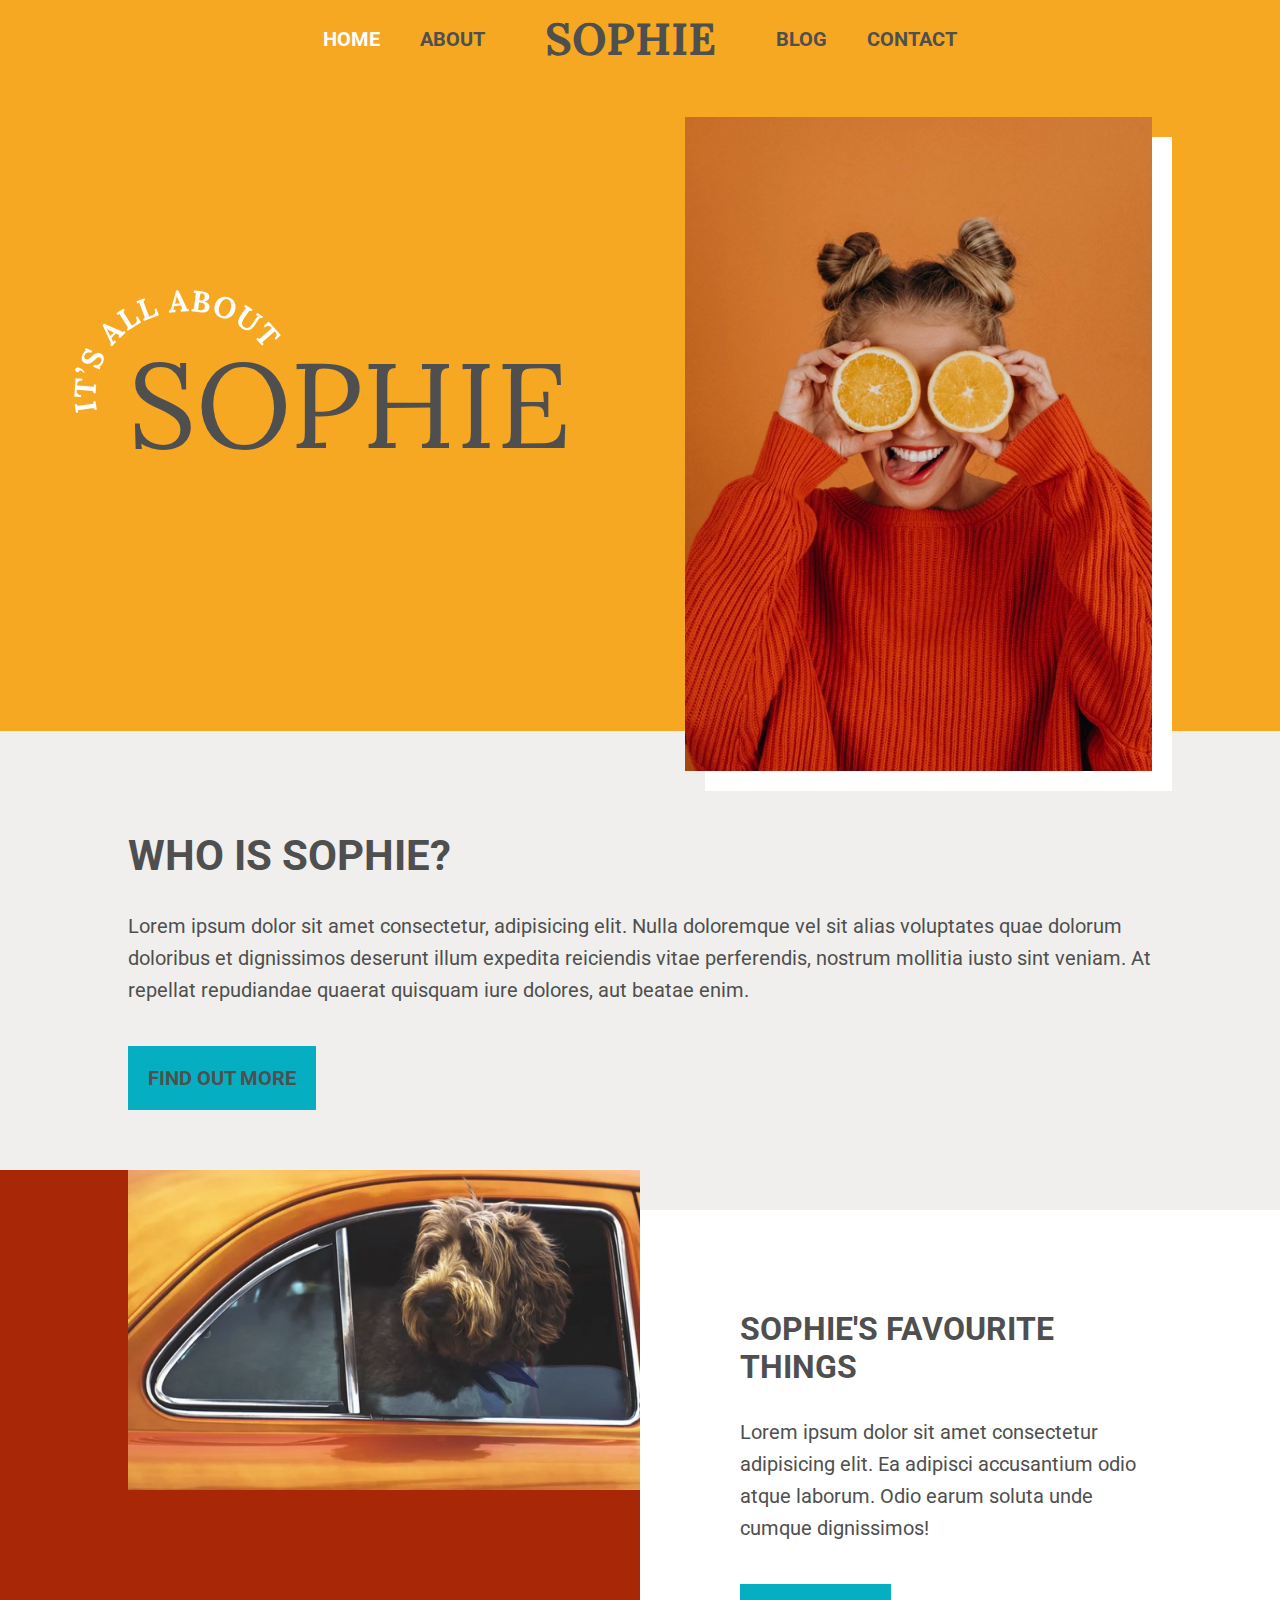
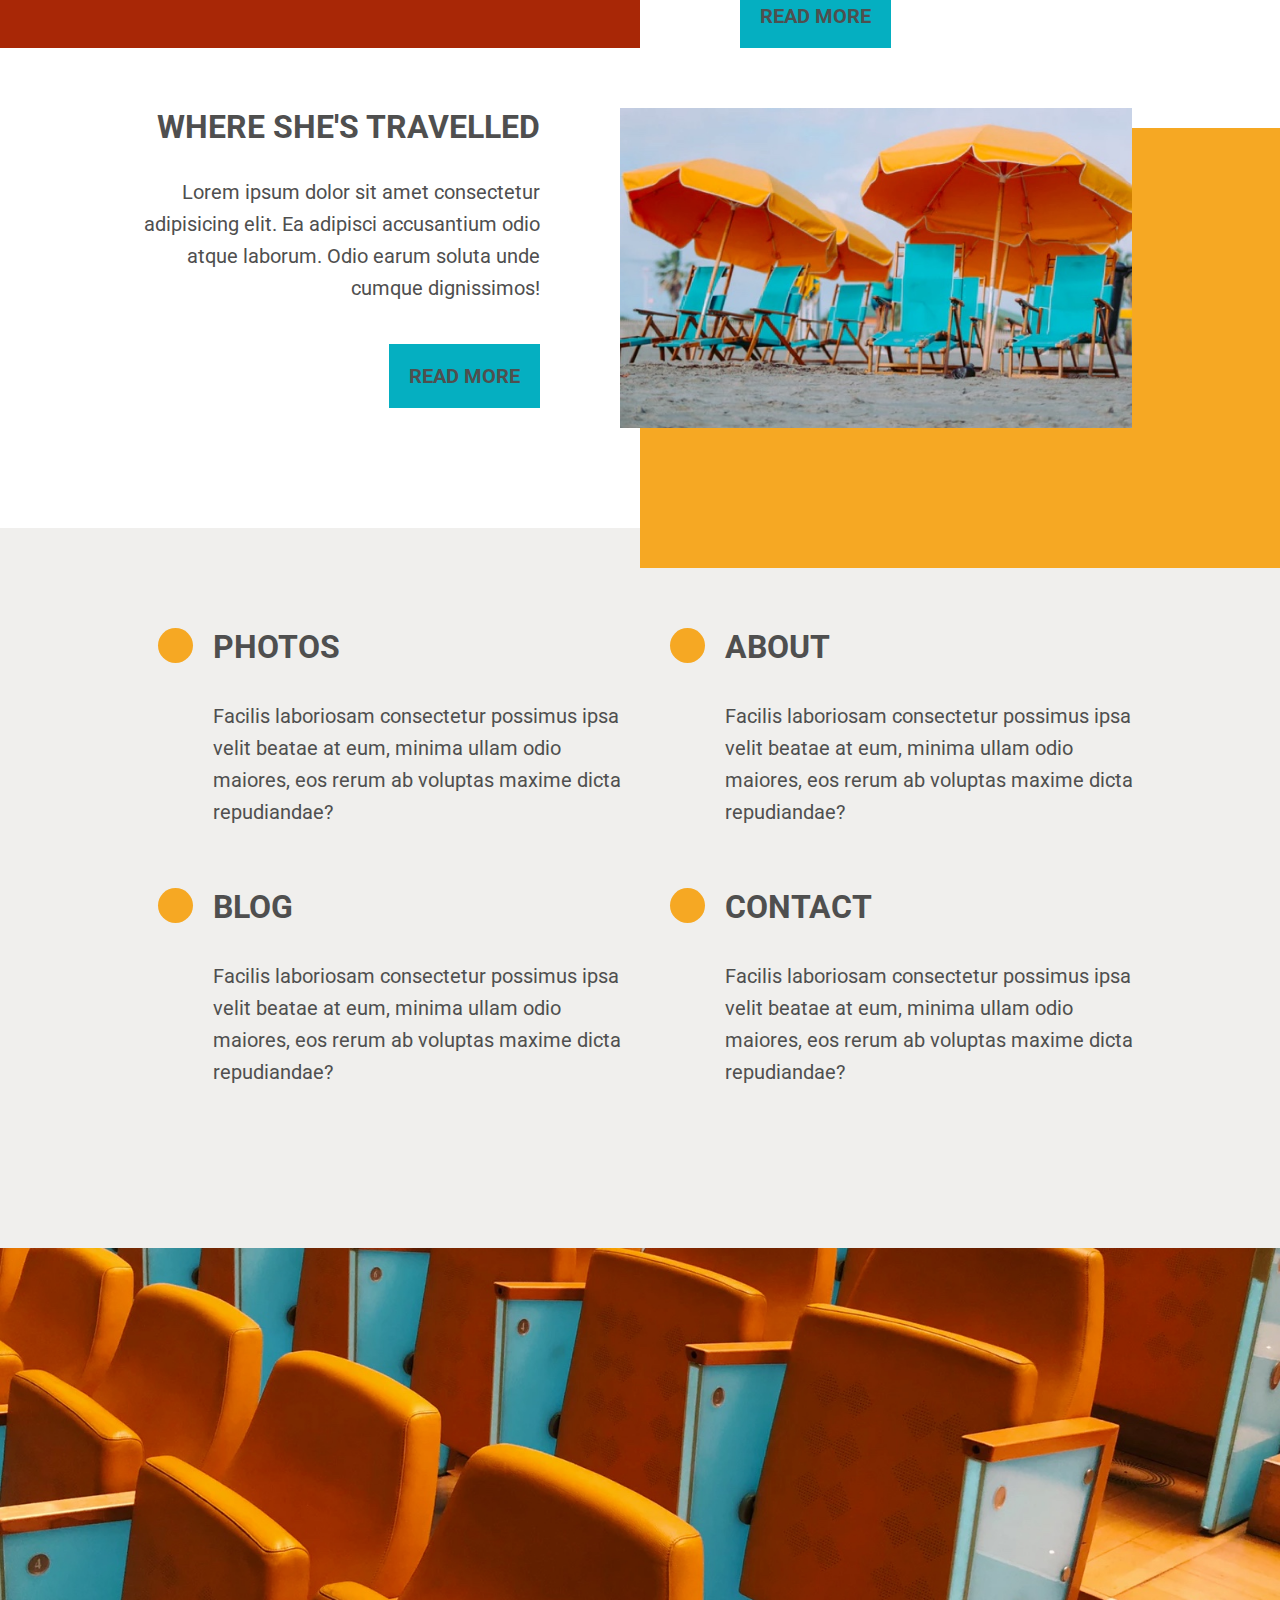
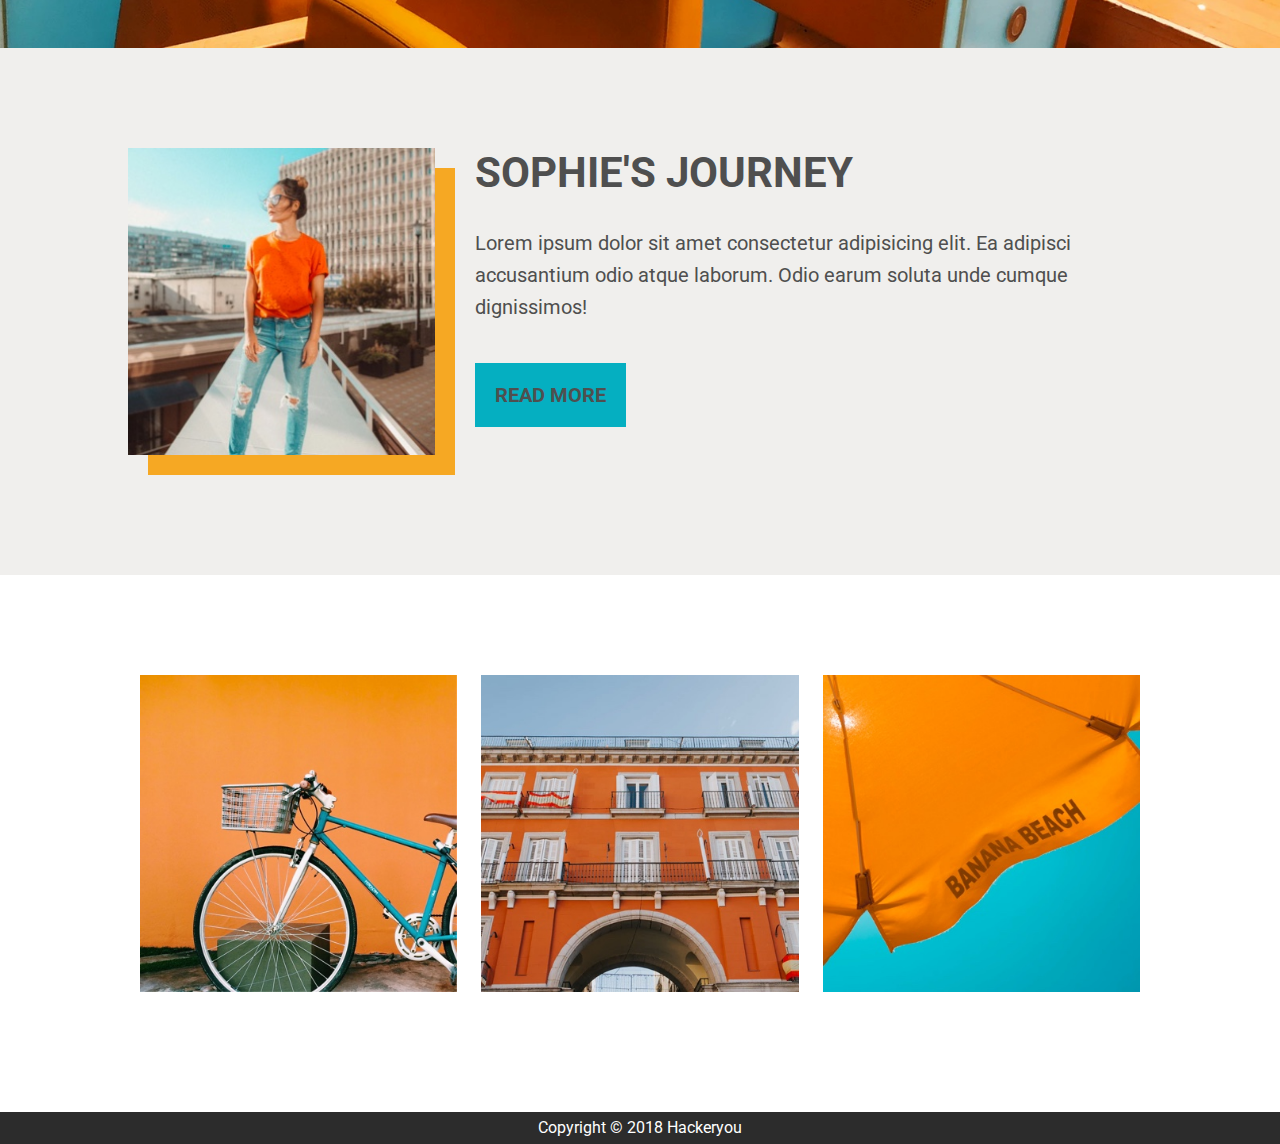
==== commit 0c796190: "leaving for the day" ====
--- a/index.html
+++ b/index.html
@@ -26,7 +26,6 @@
         <section class="hero--index">
             <div class="wrapper hero--index-flex-wrapper">
                 <div class="hero__element--primary">
-                    <!-- add before element -->
                     <h1 class="title title--index">Sophie</h1>
                 </div>
                 <div class="hero__element--image">
@@ -39,7 +38,7 @@
         <section>
             <div class="section-blurb section-blurb--grey">
                 <div class="wrapper">
-                    <div class="section-blurb__contents">
+                    <div class="section-blurb__contents" id="about">
                         <h2 class="section-blurb__heading section-blurb__heading--large">Who is Sophie?</h2>
                         <p class="paragraph">Lorem ipsum dolor sit amet consectetur, adipisicing elit. Nulla doloremque vel sit alias voluptates quae dolorum doloribus et dignissimos deserunt illum expedita reiciendis vitae perferendis, nostrum mollitia iusto sint veniam. At repellat repudiandae quaerat quisquam iure dolores, aut beatae enim.</p>
                         <a href="#" class="btn">Find out more</a>
@@ -48,7 +47,6 @@
             </div>
             <div class="blog-preview">
                 <div class="blog-preview--first">                    
-                <!-- use a linear gradient here background: linear-gradient(to right, red 50%, rgba(0, 0, 0, 0) 50%); -->
                     <div class="wrapper">
                         <div class="blog-preview__graphic blog-preview__graphic--dog">
                             <figure class="blog-preview__graphic-image blog-preview__graphic-image--dog">
@@ -94,7 +92,7 @@
                 <nav>
                     <ul class="site-map-nav__list">
                         <li class="site-map-nav__item">
-                            <a href="">
+                            <a href="#gallery">
                                 <div class="site-map-nav__icon-and-blurb">
                                     <div class="site-map-nav__icon">
                                         <div class="icon"><i class="fas fa-image"></i></div>
@@ -108,7 +106,7 @@
                             </a>
                         </li>
                         <li class="site-map-nav__item">
-                            <a href="">
+                            <a href="#about">
                                <div class="site-map-nav__icon-and-blurb">
                                     <div class="site-map-nav__icon">
                                         <div class="icon"><i class="fas fa-user"></i></div>
@@ -124,7 +122,7 @@
                             <a href="">
                                 <div class="site-map-nav__icon-and-blurb">
                                     <div class="site-map-nav__icon">
-                                        <div class="icon"><i class="fas fa-desktop"></i></div>                                              
+                                        <div class="icon"><i class="fas fa-desktop"></i></div>
                                     </div>
                                     <div class="section-blurb">
                                         <h3 class="section-blurb__heading section-blurb__heading--small">Blog</h3>
@@ -168,7 +166,7 @@
                 </div>
             </div>
         </section>
-        <section class="gallery">
+        <section class="gallery" id="gallery">
             <div class="wrapper">
                 <ul class="gallery__list">
                     <li class="gallery__item">
--- a/styles/style.css
+++ b/styles/style.css
@@ -491,6 +491,12 @@
         -webkit-box-shadow: none;
         box-shadow: none; } }
 
+@media (max-width: 440px) {
+  .blog-preview .section-blurb__heading, .blog-preview .tile .social-nav__heading, .tile .blog-preview .social-nav__heading {
+    margin-bottom: 40px; }
+  .blog-preview .paragraph {
+    display: none; } }
+
 .site-map-nav {
   background: #f0efed; }
   .site-map-nav__list {
@@ -506,6 +512,10 @@
     flex: 1 0 450px;
     list-style: none;
     padding-left: 30px; }
+    .site-map-nav__item:hover .section-blurb__heading, .site-map-nav__item:hover .tile .social-nav__heading, .tile .site-map-nav__item:hover .social-nav__heading {
+      border-bottom: 4px solid #05afc1; }
+    .site-map-nav__item:hover .site-map-nav__icon .icon {
+      background-color: #05afc1; }
   .site-map-nav__icon-and-blurb {
     display: -webkit-box;
     display: -ms-flexbox;
@@ -531,6 +541,29 @@
       align-items: center; }
   .site-map-nav .section-blurb {
     padding: 0; }
+    .site-map-nav .section-blurb__heading, .site-map-nav .tile .social-nav__heading, .tile .site-map-nav .social-nav__heading {
+      border-bottom: 4px solid #f0efed; }
+
+@media (max-width: 700px) {
+  .site-map-nav {
+    text-align: center; }
+    .site-map-nav__list {
+      padding: 40px 0; }
+    .site-map-nav__item {
+      position: relative;
+      padding: none; }
+    .site-map-nav__icon {
+      position: absolute; }
+  li.site-map-nav__item {
+    padding: none; } }
+
+@media (max-width: 500px) {
+  .site-map-nav__icon {
+    position: static; }
+  .site-map-nav .section-blurb {
+    margin-bottom: 20px; }
+    .site-map-nav .section-blurb .paragraph {
+      display: none; } }
 
 .gallery__list {
   display: -webkit-box;
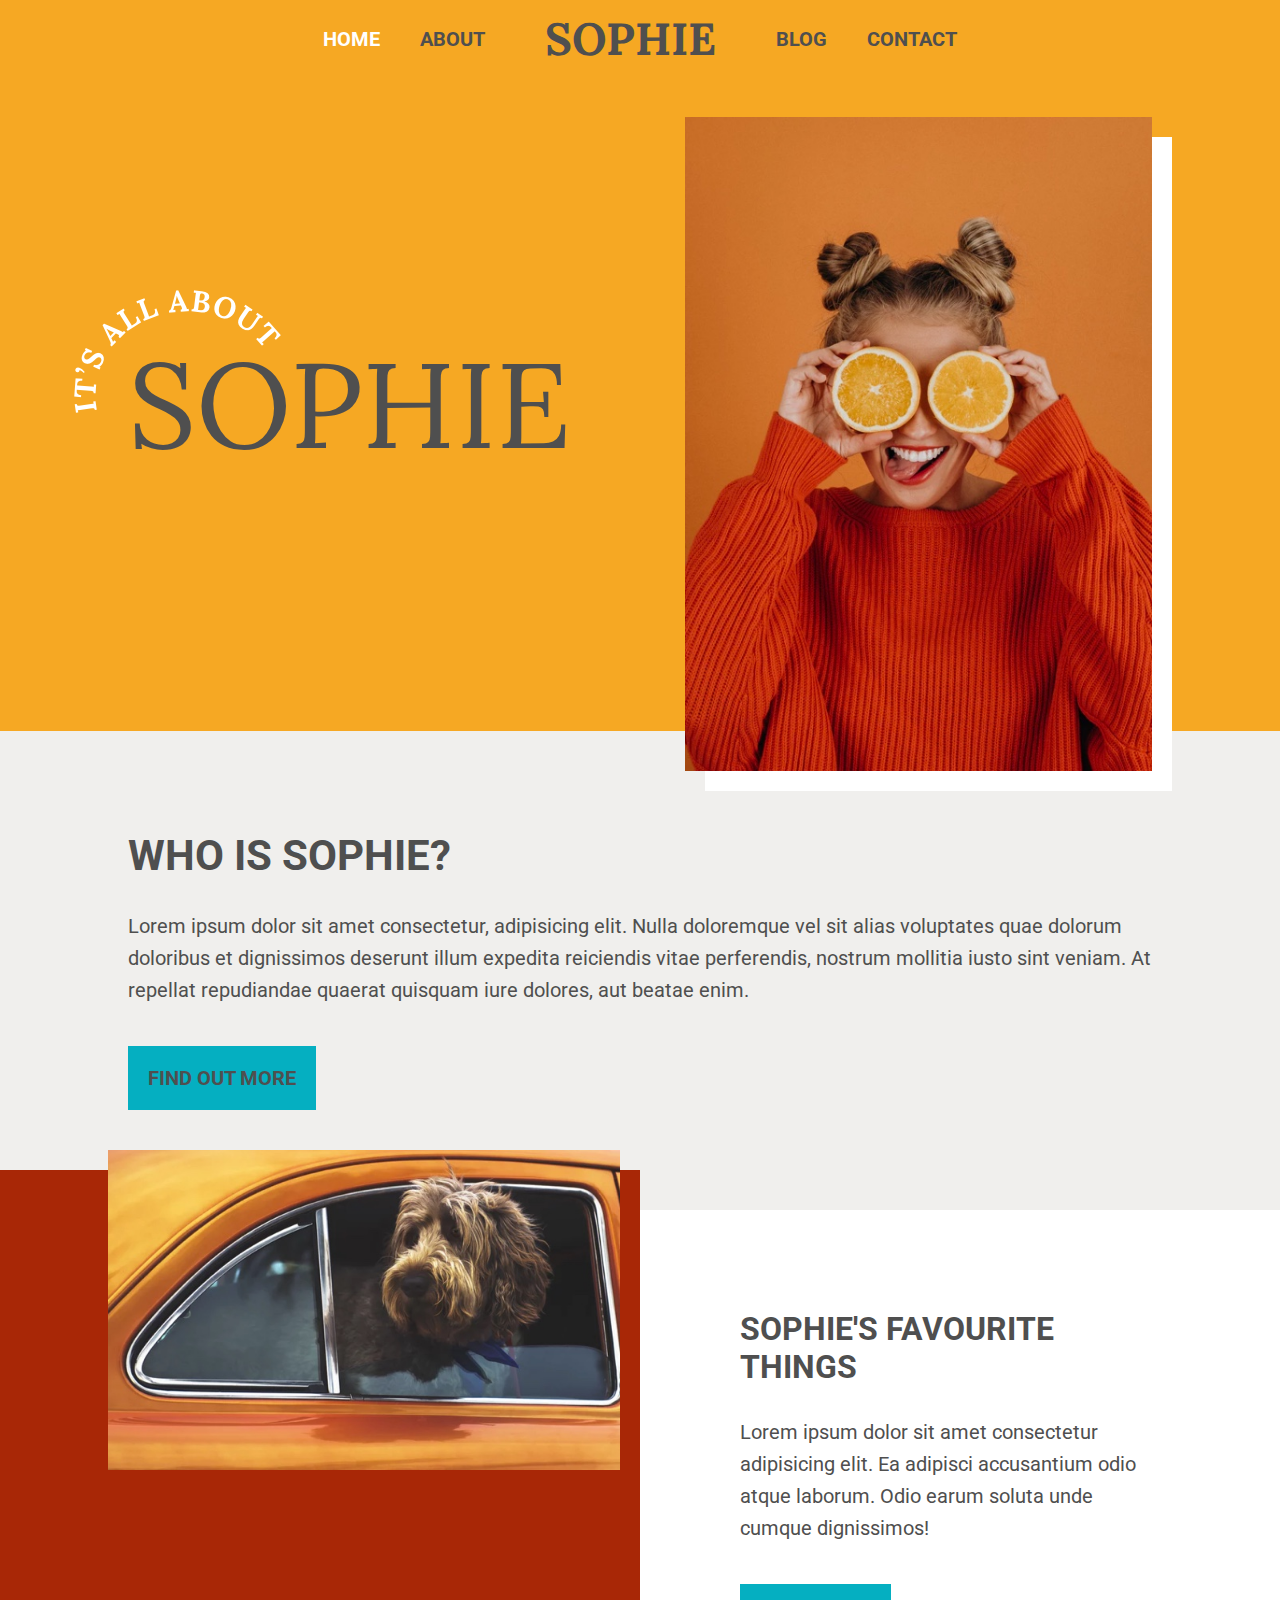
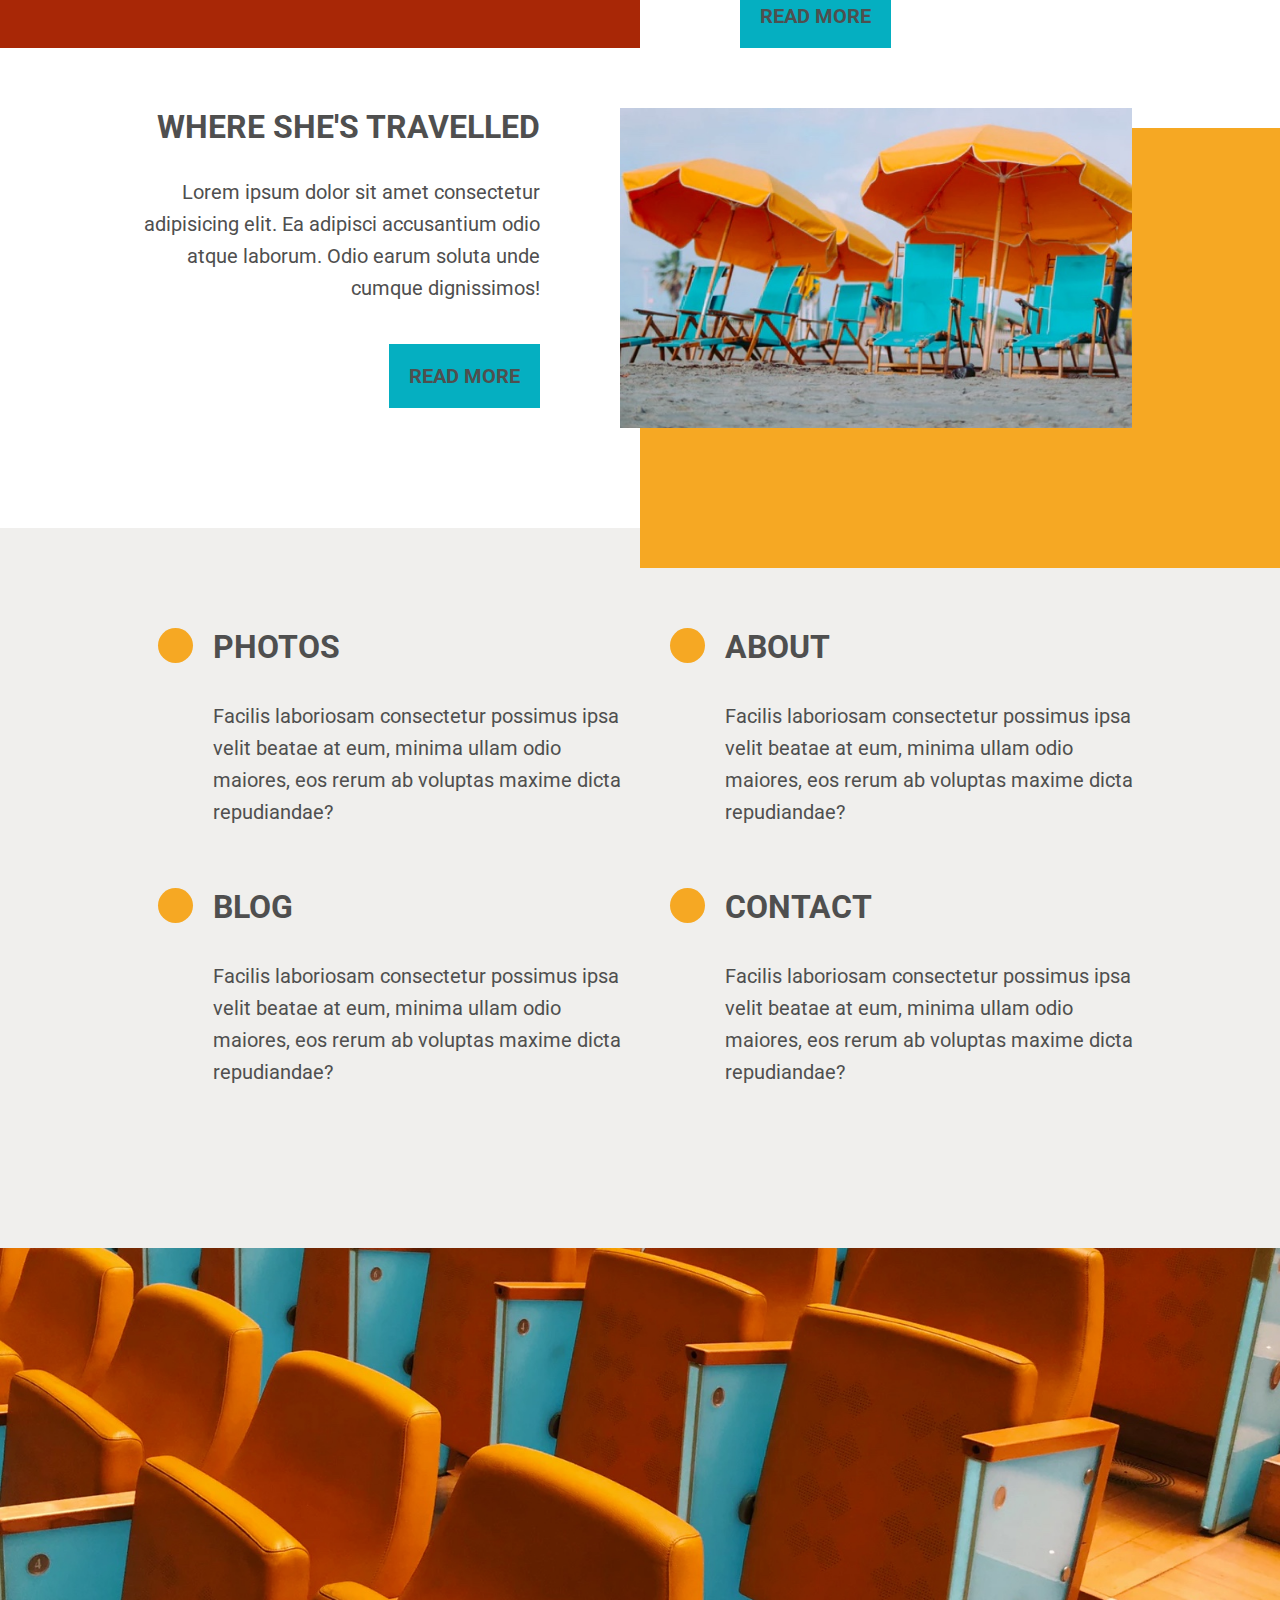
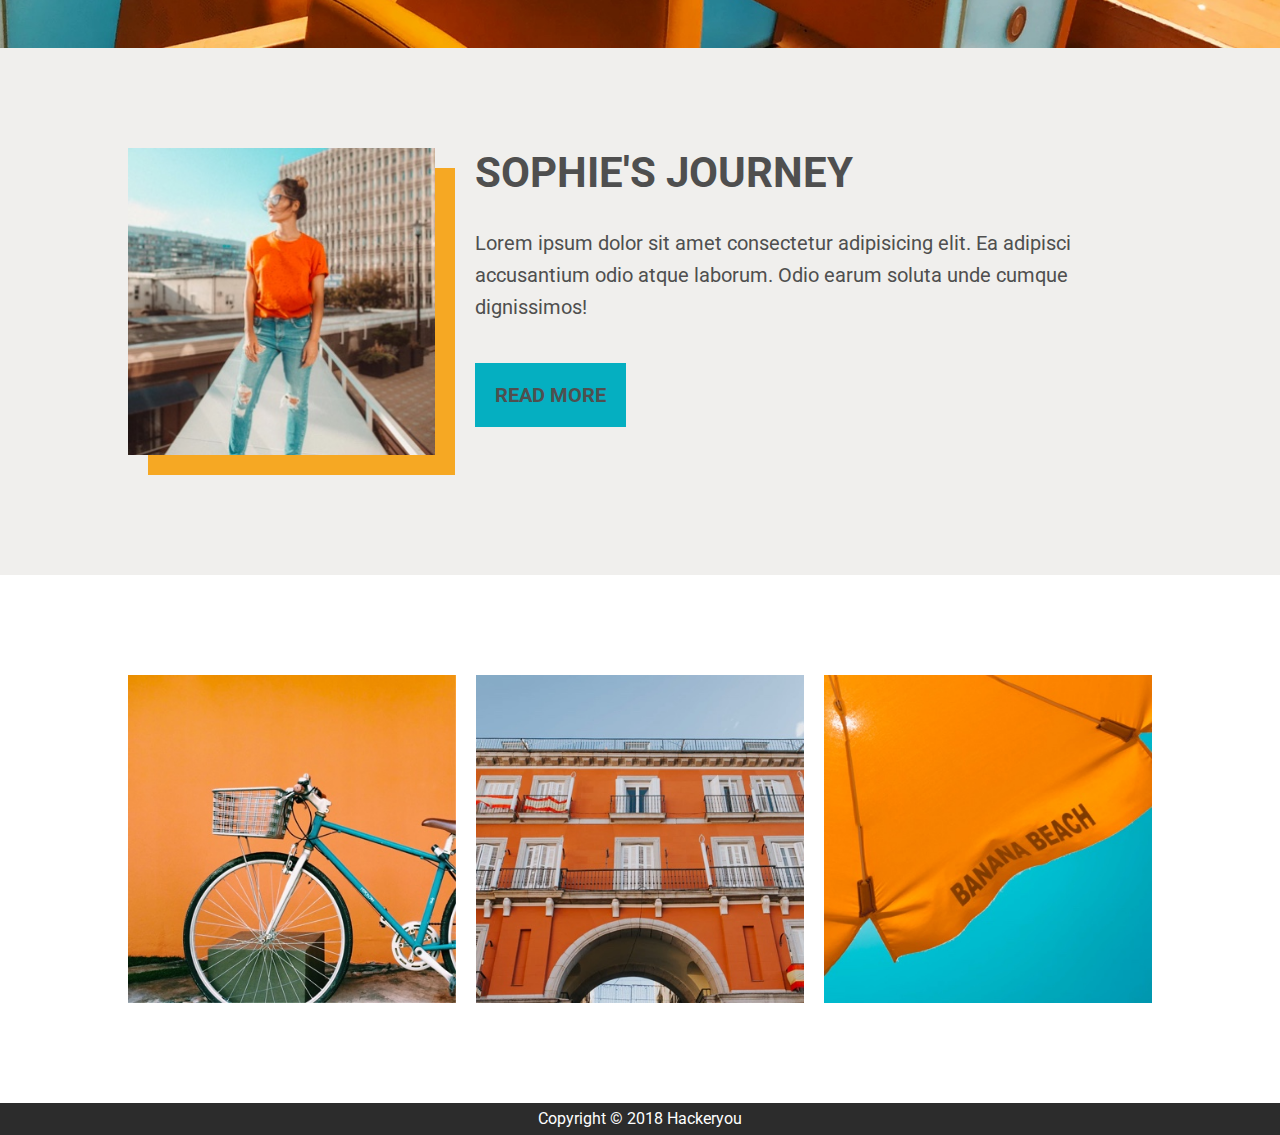
==== commit cefaecfc: "early morning push" ====
--- a/index.html
+++ b/index.html
@@ -16,11 +16,11 @@
     <header>
         <nav class="header-nav">
             <ul class="header-nav__list">
-                <li class="header-nav__item header-nav__item--active"><a class="header-nav__item-link" href="#">Home</a></li>
-                <li class="header-nav__item"><a class="header-nav__item-link" href="#">About</a></li>
-                <li class="header-nav__item header-nav__item--logo"><a class="header-nav__item-link" href="#"><h2 class="logo">Sophie</h2></a></li>
-                <li class="header-nav__item"><a class="header-nav__item-link" href="#">Blog</a></li>
-                <li class="header-nav__item"><a class="header-nav__item-link" href="#">Contact</a></li>
+                <li class="header-nav__item header-nav__item--active"><a class="header-nav__item-link" href="index.html">Home</a></li>
+                <li class="header-nav__item"><a class="header-nav__item-link" href="#about">About</a></li>
+                <li class="header-nav__item header-nav__item--logo"><a class="header-nav__item-link" href="index.html"><h2 class="logo">Sophie</h2></a></li>
+                <li class="header-nav__item"><a class="header-nav__item-link" href="blog.html">Blog</a></li>
+                <li class="header-nav__item"><a class="header-nav__item-link" href="contact.html">Contact</a></li>
             </ul>
         </nav>
         <section class="hero--index">
@@ -155,14 +155,16 @@
         </div>
         <section class="section-blurb section-blurb--grey">
             <div class="wrapper">
-                <div class="section-blurb__image">
-                    <img src="assets/home-image-5.jpg" alt="">
-                </div>
-                <div class="section-blurb__contents section-blurb__contents--beside-image">
-                    <h2 class="section-blurb__heading section-blurb__heading--large">Sophie's Journey</h2>
-                    <p class="paragraph">Lorem ipsum dolor sit amet consectetur adipisicing elit. Ea adipisci accusantium odio atque laborum. Odio earum
-                        soluta unde cumque dignissimos!</p>
-                    <a href="#" class="btn">Read More</a>
+                <div class="section-blurb__with-image">
+                    <div class="section-blurb__image">
+                        <img class="sophie-orange-shirt"src="assets/home-image-5.jpg" alt="">
+                    </div>
+                    <div class="section-blurb__contents section-blurb__contents--beside-image">
+                        <h2 class="section-blurb__heading section-blurb__heading--large">Sophie's Journey</h2>
+                        <p class="paragraph">Lorem ipsum dolor sit amet consectetur adipisicing elit. Ea adipisci accusantium odio atque laborum. Odio earum
+                            soluta unde cumque dignissimos!</p>
+                        <a href="#" class="btn">Read More</a>
+                    </div>
                 </div>
             </div>
         </section>
--- a/styles/style.css
+++ b/styles/style.css
@@ -324,7 +324,7 @@
 
 .section-blurb {
   padding: 100px 0 120px 0; }
-  .section-blurb .wrapper {
+  .section-blurb__with-image {
     display: -webkit-box;
     display: -ms-flexbox;
     display: flex; }
@@ -354,11 +354,66 @@
       text-decoration: none;
       font-size: 3.2rem; }
 
+@media (max-width: 900px) {
+  .section-blurb {
+    text-align: center; }
+    .section-blurb__with-image {
+      display: -webkit-box;
+      display: -ms-flexbox;
+      display: flex;
+      -webkit-box-orient: vertical;
+      -webkit-box-direction: normal;
+      -ms-flex-direction: column;
+      flex-direction: column;
+      -webkit-box-align: center;
+      -ms-flex-align: center;
+      align-items: center; }
+    .section-blurb__image {
+      width: 60%;
+      margin: 0 auto;
+      -webkit-box-shadow: 20px 20px #f6a823;
+      box-shadow: 20px 20px #f6a823;
+      margin-bottom: 80px; }
+    .section-blurb__contents--beside-image {
+      width: 100%; } }
+
+@media (max-width: 600px) {
+  .section-blurb {
+    padding: 50px 0 80px 0; }
+    .section-blurb .wrapper {
+      width: 100%; }
+    .section-blurb__with-image {
+      width: 95%; }
+    .section-blurb__image {
+      width: 100%;
+      border-top: 8px solid #f6a823;
+      -webkit-box-shadow: none;
+      box-shadow: none; } }
+
+@media (max-width: 400px) {
+  .section-blurb .paragraph {
+    display: none; }
+  .section-blurb__heading, .tile .social-nav__heading {
+    padding-bottom: 40px; } }
+
 .btn {
   background: #05afc1;
   padding: 20px;
   text-transform: uppercase;
   font-weight: bold; }
+
+.blog-preview__contents {
+  width: 50%; }
+
+.blog-preview__graphic {
+  position: relative;
+  width: 50%; }
+  .blog-preview__graphic--dog {
+    top: -20px;
+    right: 20px; }
+  .blog-preview__graphic--umbrella {
+    top: -20px;
+    right: 20px; }
 
 .blog-preview--first {
   background: -webkit-gradient(linear, left top, right top, color-stop(50%, #a82706), color-stop(50%, rgba(0, 0, 0, 0)));
@@ -372,10 +427,6 @@
     .blog-preview--first .section-blurb__contents {
       position: relative;
       top: 70px; }
-  .blog-preview--first__graphic {
-    position: relative;
-    top: -20px;
-    right: 20px; }
   .blog-preview--first .blog-preview__contents {
     position: relative; }
 
@@ -397,22 +448,12 @@
     -webkit-box-direction: reverse;
     -ms-flex-direction: row-reverse;
     flex-direction: row-reverse; }
-  .blog-preview--second .blog-preview__graphic {
-    position: relative;
-    top: -20px;
-    right: 20px; }
 
 .blog-preview--first .wrapper,
 .blog-preview--second .wrapper {
   display: -webkit-box;
   display: -ms-flexbox;
   display: flex; }
-
-.blog-preview__contents {
-  width: 50%; }
-
-.blog-preview__graphic {
-  width: 50%; }
 
 @media (max-width: 1100px) {
   .blog-preview .wrapper {
@@ -540,6 +581,7 @@
       -ms-flex-align: center;
       align-items: center; }
   .site-map-nav .section-blurb {
+    text-align: left;
     padding: 0; }
     .site-map-nav .section-blurb__heading, .site-map-nav .tile .social-nav__heading, .tile .site-map-nav .social-nav__heading {
       border-bottom: 4px solid #f0efed; }
@@ -551,11 +593,11 @@
       padding: 40px 0; }
     .site-map-nav__item {
       position: relative;
-      padding: none; }
+      padding: 0; }
     .site-map-nav__icon {
       position: absolute; }
-  li.site-map-nav__item {
-    padding: none; } }
+    .site-map-nav .section-blurb {
+      text-align: center; } }
 
 @media (max-width: 500px) {
   .site-map-nav__icon {
@@ -566,22 +608,10 @@
       display: none; } }
 
 .gallery__list {
-  display: -webkit-box;
-  display: -ms-flexbox;
-  display: flex;
-  -ms-flex-pack: distribute;
-  justify-content: space-around;
-  -ms-flex-wrap: wrap;
-  flex-wrap: wrap;
+  display: grid;
+  grid-template-columns: repeat(auto-fit, minmax(200px, 1fr));
+  grid-gap: 20px;
   padding: 100px 0; }
-
-.gallery__item {
-  -webkit-box-flex: 1;
-  -ms-flex-positive: 1;
-  flex-grow: 1;
-  max-width: 31%;
-  min-width: 300px;
-  padding-bottom: 20px; }
 
 .blog {
   background: #f0efed;
@@ -712,7 +742,7 @@
     margin-bottom: 10px;
     line-height: 65px;
     padding-left: 20px;
-    width: 49%; }
+    width: 100%; }
   .form-styling__comments [name="comments"] {
     width: 100%;
     padding: 20px;
